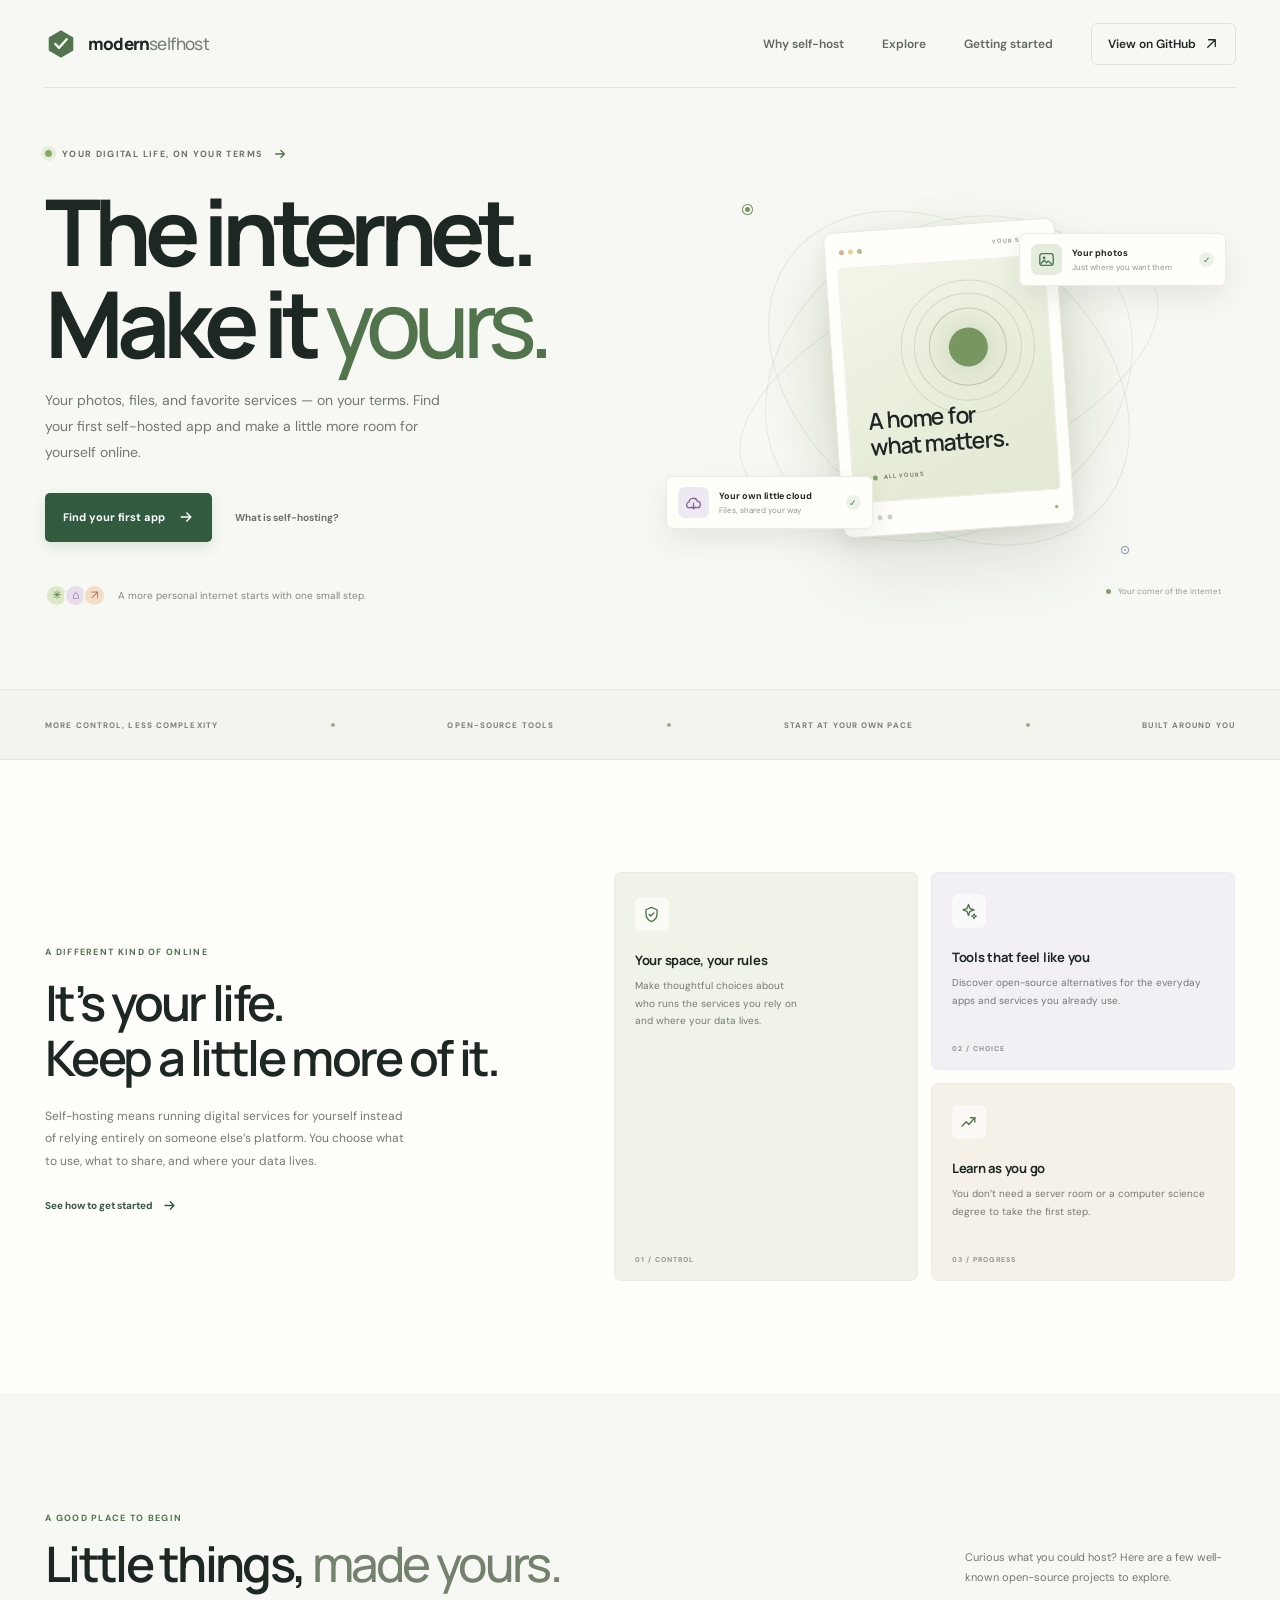
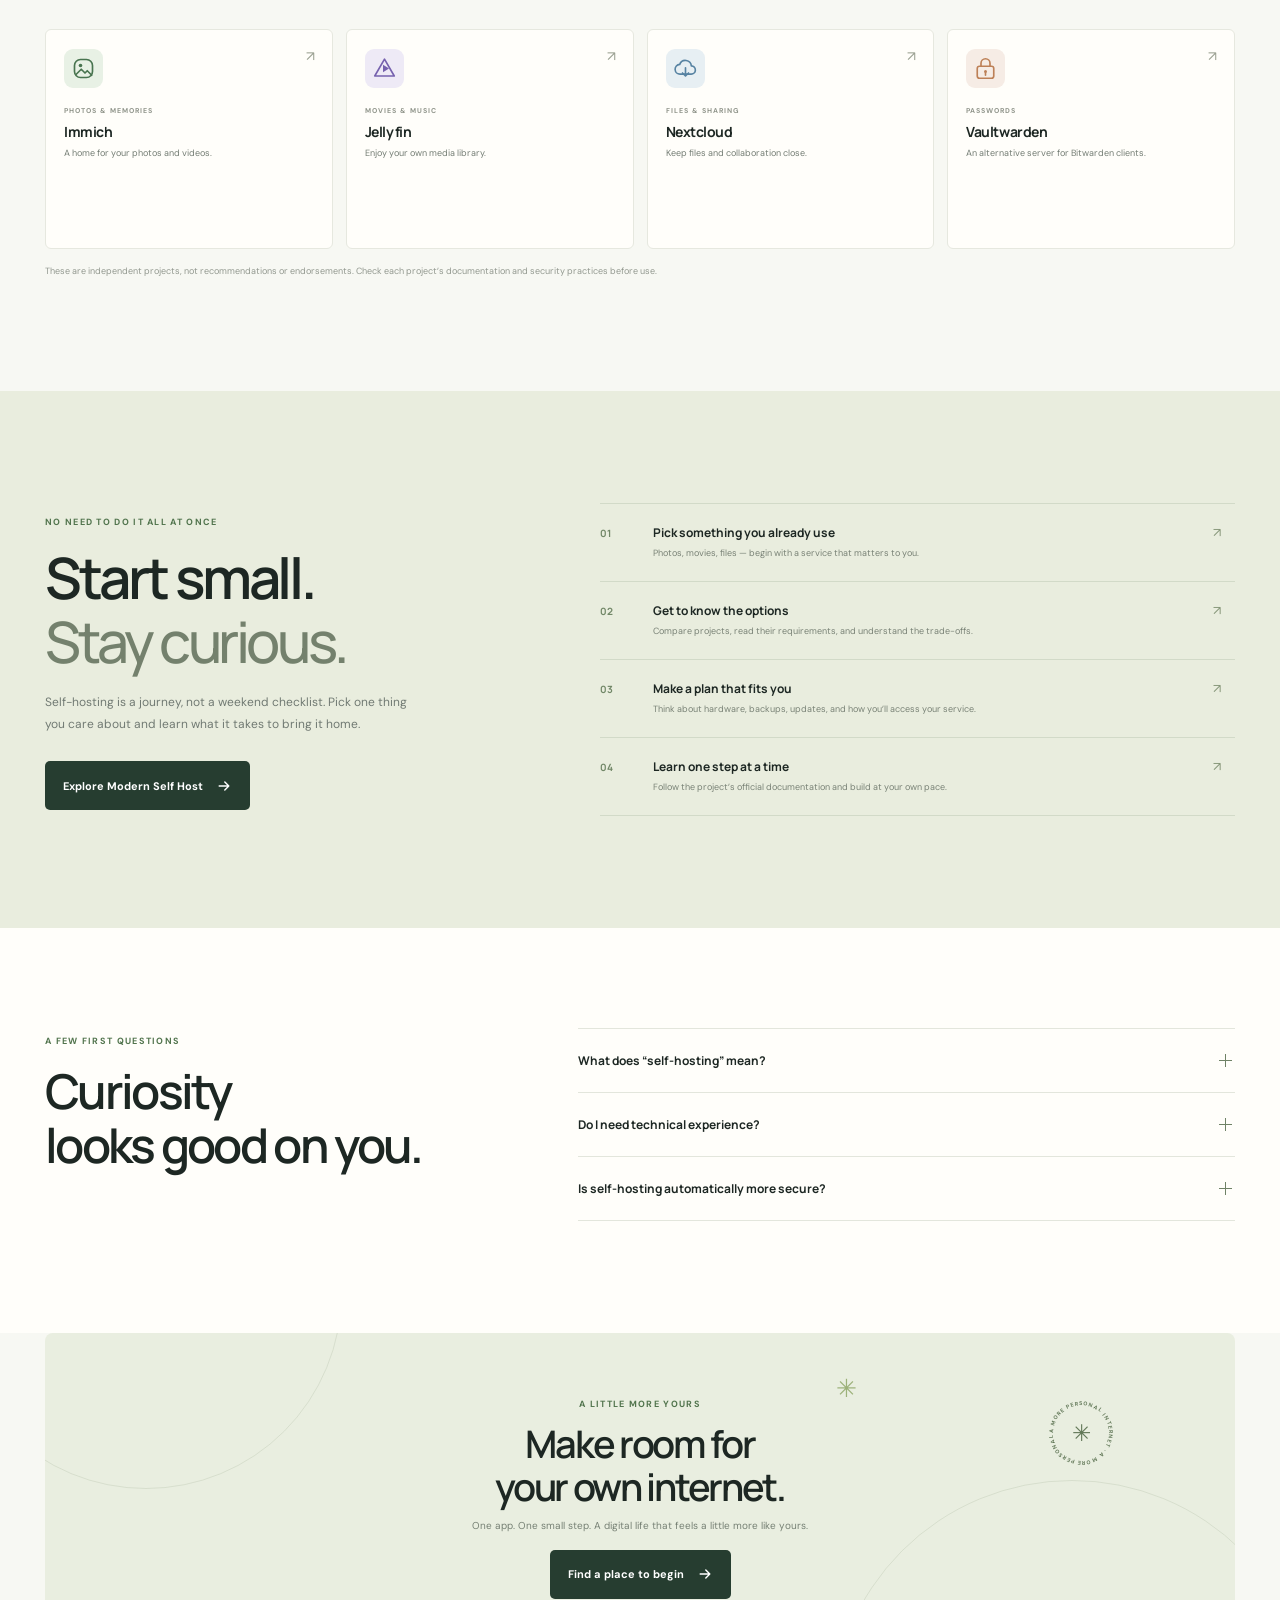
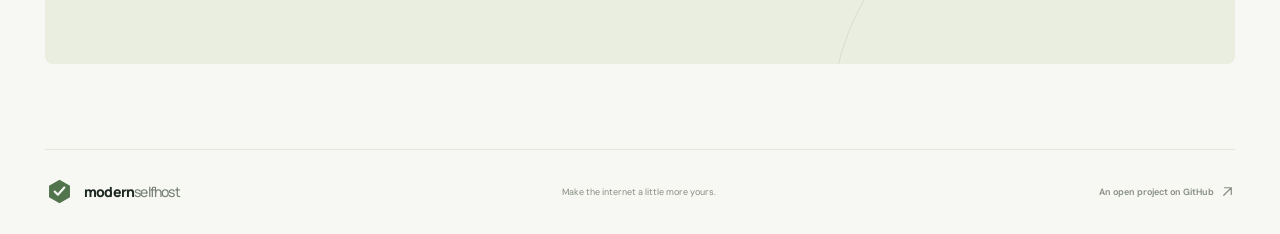
==== index.html @ 6c6f4b3b "Add HTML" ====
<!doctype html>
<html lang="en">
  <head>
    <meta charset="utf-8">
    <meta name="viewport" content="width=device-width, initial-scale=1">
    <meta
      name="description"
      content="A practical starting point for self-hosting. Discover the tools, learn the basics, and build a digital home that feels like yours."
    >
    <meta name="theme-color" content="#f7f8f3">
    <title>Modern Self Host — Make the internet yours</title>
    <link rel="preconnect" href="https://fonts.googleapis.com">
    <link rel="preconnect" href="https://fonts.gstatic.com" crossorigin>
    <link
      href="https://fonts.googleapis.com/css2?family=DM+Sans:wght@400;500;600;700&family=Manrope:wght@400;500;600;700;800&display=swap"
      rel="stylesheet"
    >
    <link rel="stylesheet" href="/styles.css">
    <script src="/script.js" defer></script>
  </head>
  <body>
    <header class="site-header">
      <a class="brand" href="#" aria-label="Modern Self Host home">
        <span class="brand-mark" aria-hidden="true">
          <svg viewBox="0 0 36 36" fill="none">
            <path d="M18 3.5 31 11v14L18 32.5 5 25V11L18 3.5Z" fill="currentColor" />
            <path d="m12 18 4 4 8-9" stroke="#F7F8F3" stroke-width="2.6" stroke-linecap="round" stroke-linejoin="round" />
          </svg>
        </span>
        <span>modern<span class="brand-light">selfhost</span></span>
      </a>

      <button class="menu-toggle" type="button" aria-expanded="false" aria-controls="primary-nav">
        <span class="sr-only">Toggle navigation</span>
        <span></span>
        <span></span>
      </button>

      <nav class="site-nav" id="primary-nav" aria-label="Main navigation">
        <a href="#why">Why self-host</a>
        <a href="#explore">Explore</a>
        <a href="#getting-started">Getting started</a>
        <a class="nav-github" href="https://github.com/ModernSelfHost/Site" target="_blank" rel="noreferrer">
          View on GitHub
          <svg viewBox="0 0 20 20" fill="none" aria-hidden="true">
            <path d="M5 15 15 5M6 5h9v9" stroke="currentColor" stroke-width="1.7" stroke-linecap="round" stroke-linejoin="round" />
          </svg>
        </a>
      </nav>
    </header>

    <main>
      <section class="hero page-wrap">
        <div class="hero-copy">
          <a class="eyebrow" href="#getting-started">
            <span class="eyebrow-dot"></span>
            YOUR DIGITAL LIFE, ON YOUR TERMS
            <svg viewBox="0 0 16 16" fill="none" aria-hidden="true">
              <path d="M3 8h10m-4-4 4 4-4 4" stroke="currentColor" stroke-width="1.5" stroke-linecap="round" stroke-linejoin="round" />
            </svg>
          </a>
          <h1>The internet.<br>Make it <span class="accent-word">yours.</span></h1>
          <p class="hero-lede">
            Your photos, files, and favorite services — on your terms.
            Find your first self-hosted app and make a little more room for yourself online.
          </p>
          <div class="hero-actions">
            <a class="button button-primary" href="#explore">
              Find your first app
              <svg viewBox="0 0 20 20" fill="none" aria-hidden="true">
                <path d="M4 10h12m-5-5 5 5-5 5" stroke="currentColor" stroke-width="1.8" stroke-linecap="round" stroke-linejoin="round" />
              </svg>
            </a>
            <a class="button button-text" href="#why">What is self-hosting?</a>
          </div>
          <div class="hero-note">
            <span class="note-avatars" aria-hidden="true">
              <span class="note-avatar avatar-one">✳</span>
              <span class="note-avatar avatar-two">⌂</span>
              <span class="note-avatar avatar-three">↗</span>
            </span>
            <span>A more personal internet starts with one small step.</span>
          </div>
        </div>

        <div class="hero-art" aria-label="Illustration of a personal server connecting your apps">
          <div class="art-glow"></div>
          <div class="orbit orbit-one"></div>
          <div class="orbit orbit-two"></div>
          <div class="orbit orbit-three"></div>
          <div class="orbit-dot dot-one"></div>
          <div class="orbit-dot dot-two"></div>
          <div class="orbit-dot dot-three"></div>
          <div class="float-card float-card-top">
            <span class="app-icon icon-photo" aria-hidden="true">
              <svg viewBox="0 0 24 24" fill="none">
                <rect x="3.5" y="4.5" width="17" height="15" rx="3" stroke="currentColor" stroke-width="1.7" />
                <circle cx="9" cy="10" r="1.7" fill="currentColor" />
                <path d="m5 17 4-4 3 3 2-2 5 4" stroke="currentColor" stroke-width="1.7" stroke-linecap="round" stroke-linejoin="round" />
              </svg>
            </span>
            <span><strong>Your photos</strong><small>Just where you want them</small></span>
            <span class="card-check" aria-hidden="true">✓</span>
          </div>
          <div class="float-card float-card-bottom">
            <span class="app-icon icon-cloud" aria-hidden="true">
              <svg viewBox="0 0 24 24" fill="none">
                <path d="M7.5 18.5h9a4 4 0 0 0 .4-8 5.5 5.5 0 0 0-10.7 1.1 3.5 3.5 0 0 0 1.3 6.9Z" stroke="currentColor" stroke-width="1.7" stroke-linecap="round" stroke-linejoin="round" />
                <path d="M12 13v7m-2.5-2.5L12 20l2.5-2.5" stroke="currentColor" stroke-width="1.7" stroke-linecap="round" stroke-linejoin="round" />
              </svg>
            </span>
            <span><strong>Your own little cloud</strong><small>Files, shared your way</small></span>
            <span class="card-check" aria-hidden="true">✓</span>
          </div>
          <div class="server">
            <div class="server-top"><span></span><span></span><span></span><i>YOUR SPACE</i></div>
            <div class="server-screen">
              <div class="screen-orb"><span></span></div>
              <div class="screen-title">A home for<br>what matters.</div>
              <div class="screen-status"><span></span> ALL YOURS</div>
            </div>
            <div class="server-base"><span></span><span></span><span></span><span></span><b>●</b></div>
          </div>
          <div class="hero-art-caption"><span></span> Your corner of the internet</div>
        </div>
      </section>

      <section class="trust-strip" aria-label="Project values">
        <div class="trust-inner page-wrap">
          <span>MORE CONTROL, LESS COMPLEXITY</span>
          <i></i>
          <span>OPEN-SOURCE TOOLS</span>
          <i></i>
          <span>START AT YOUR OWN PACE</span>
          <i></i>
          <span>BUILT AROUND YOU</span>
        </div>
      </section>

      <section class="why-section section-pad" id="why">
        <div class="page-wrap why-layout">
          <div class="section-intro">
            <span class="section-kicker">A different kind of online</span>
            <h2>It’s your life.<br>Keep a little more of it.</h2>
            <p>
              Self-hosting means running digital services for yourself instead of relying
              entirely on someone else’s platform. You choose what to use, what to share,
              and where your data lives.
            </p>
            <a class="inline-link" href="#getting-started">
              See how to get started
              <svg viewBox="0 0 20 20" fill="none" aria-hidden="true">
                <path d="M4 10h12m-5-5 5 5-5 5" stroke="currentColor" stroke-width="1.7" stroke-linecap="round" stroke-linejoin="round" />
              </svg>
            </a>
          </div>
          <div class="value-cards">
            <article class="value-card value-card-green">
              <span class="value-icon" aria-hidden="true">
                <svg viewBox="0 0 24 24" fill="none"><path d="M12 3 19 6v5c0 4.7-3 8.3-7 10-4-1.7-7-5.3-7-10V6l7-3Z" stroke="currentColor" stroke-width="1.7" stroke-linejoin="round" /><path d="m9 12 2 2 4-4" stroke="currentColor" stroke-width="1.7" stroke-linecap="round" stroke-linejoin="round" /></svg>
              </span>
              <h3>Your space, your rules</h3>
              <p>Make thoughtful choices about who runs the services you rely on and where your data lives.</p>
              <span class="card-number">01 / CONTROL</span>
            </article>
            <article class="value-card value-card-lilac">
              <span class="value-icon" aria-hidden="true">
                <svg viewBox="0 0 24 24" fill="none"><path d="m12 3 1.8 5.2L19 10l-5.2 1.8L12 17l-1.8-5.2L5 10l5.2-1.8L12 3Z" stroke="currentColor" stroke-width="1.7" stroke-linejoin="round" /><path d="m19 15 .9 2.1L22 18l-2.1.9L19 21l-.9-2.1L16 18l2.1-.9L19 15Z" stroke="currentColor" stroke-width="1.5" stroke-linejoin="round" /></svg>
              </span>
              <h3>Tools that feel like you</h3>
              <p>Discover open-source alternatives for the everyday apps and services you already use.</p>
              <span class="card-number">02 / CHOICE</span>
            </article>
            <article class="value-card value-card-peach">
              <span class="value-icon" aria-hidden="true">
                <svg viewBox="0 0 24 24" fill="none"><path d="M4 16.5 9 11l3.5 3.5L20 6" stroke="currentColor" stroke-width="1.7" stroke-linecap="round" stroke-linejoin="round" /><path d="M14.5 6H20v5.5" stroke="currentColor" stroke-width="1.7" stroke-linecap="round" stroke-linejoin="round" /></svg>
              </span>
              <h3>Learn as you go</h3>
              <p>You don’t need a server room or a computer science degree to take the first step.</p>
              <span class="card-number">03 / PROGRESS</span>
            </article>
          </div>
        </div>
      </section>

      <section class="explore-section section-pad" id="explore">
        <div class="page-wrap">
          <div class="explore-heading">
            <div>
              <span class="section-kicker">A good place to begin</span>
              <h2>Little things, <span class="heading-light">made yours.</span></h2>
            </div>
            <p>Curious what you could host? Here are a few well-known open-source projects to explore.</p>
          </div>
          <div class="app-grid">
            <a class="app-card" href="https://immich.app/" target="_blank" rel="noreferrer">
              <span class="app-logo app-logo-photo" aria-hidden="true">
                <svg viewBox="0 0 36 36" fill="none"><rect x="6" y="6" width="24" height="24" rx="8" stroke="currentColor" stroke-width="2.2" /><circle cx="14" cy="14" r="2.4" fill="currentColor" /><path d="m8 26 7-7 5 5 3-3 6 6" stroke="currentColor" stroke-width="2.2" stroke-linecap="round" stroke-linejoin="round" /></svg>
              </span>
              <span class="app-type">PHOTOS & MEMORIES</span>
              <strong>Immich</strong>
              <span class="app-description">A home for your photos and videos.</span>
              <span class="app-arrow" aria-label="Visit Immich">↗</span>
            </a>
            <a class="app-card" href="https://jellyfin.org/" target="_blank" rel="noreferrer">
              <span class="app-logo app-logo-media" aria-hidden="true">
                <svg viewBox="0 0 36 36" fill="none"><path d="M18 5.5 31 28H5L18 5.5Z" stroke="currentColor" stroke-width="2.2" stroke-linejoin="round" /><path d="m16 13 8 5-8 5V13Z" fill="currentColor" /></svg>
              </span>
              <span class="app-type">MOVIES & MUSIC</span>
              <strong>Jellyfin</strong>
              <span class="app-description">Enjoy your own media library.</span>
              <span class="app-arrow" aria-label="Visit Jellyfin">↗</span>
            </a>
            <a class="app-card" href="https://nextcloud.com/" target="_blank" rel="noreferrer">
              <span class="app-logo app-logo-files" aria-hidden="true">
                <svg viewBox="0 0 36 36" fill="none"><path d="M11 25.5a6.5 6.5 0 0 1-.7-13 8 8 0 0 1 15.5 2 5.5 5.5 0 0 1-.3 11H11Z" stroke="currentColor" stroke-width="2.2" stroke-linecap="round" stroke-linejoin="round" /><path d="M18 17v11m-4-4 4 4 4-4" stroke="currentColor" stroke-width="2.2" stroke-linecap="round" stroke-linejoin="round" /></svg>
              </span>
              <span class="app-type">FILES & SHARING</span>
              <strong>Nextcloud</strong>
              <span class="app-description">Keep files and collaboration close.</span>
              <span class="app-arrow" aria-label="Visit Nextcloud">↗</span>
            </a>
            <a class="app-card" href="https://github.com/dani-garcia/vaultwarden" target="_blank" rel="noreferrer">
              <span class="app-logo app-logo-password" aria-hidden="true">
                <svg viewBox="0 0 36 36" fill="none"><rect x="7" y="15" width="22" height="16" rx="3" stroke="currentColor" stroke-width="2.2" /><path d="M12 15v-4a6 6 0 0 1 12 0v4" stroke="currentColor" stroke-width="2.2" stroke-linecap="round" /><circle cx="18" cy="22" r="2" fill="currentColor" /><path d="M18 24v3" stroke="currentColor" stroke-width="2.2" stroke-linecap="round" /></svg>
              </span>
              <span class="app-type">PASSWORDS</span>
              <strong>Vaultwarden</strong>
              <span class="app-description">An alternative server for Bitwarden clients.</span>
              <span class="app-arrow" aria-label="Visit Vaultwarden">↗</span>
            </a>
          </div>
          <p class="app-disclaimer">
            These are independent projects, not recommendations or endorsements. Check each project’s documentation and security practices before use.
          </p>
        </div>
      </section>

      <section class="start-section section-pad" id="getting-started">
        <div class="page-wrap start-layout">
          <div class="start-copy">
            <span class="section-kicker">No need to do it all at once</span>
            <h2>Start small.<br><span class="heading-light">Stay curious.</span></h2>
            <p>Self-hosting is a journey, not a weekend checklist. Pick one thing you care about and learn what it takes to bring it home.</p>
            <a class="button button-dark" href="https://github.com/ModernSelfHost/Site" target="_blank" rel="noreferrer">
              Explore Modern Self Host
              <svg viewBox="0 0 20 20" fill="none" aria-hidden="true">
                <path d="M4 10h12m-5-5 5 5-5 5" stroke="currentColor" stroke-width="1.8" stroke-linecap="round" stroke-linejoin="round" />
              </svg>
            </a>
          </div>
          <div class="steps">
            <article class="step">
              <span class="step-number">01</span>
              <div><h3>Pick something you already use</h3><p>Photos, movies, files — begin with a service that matters to you.</p></div>
              <span class="step-mark">↗</span>
            </article>
            <article class="step">
              <span class="step-number">02</span>
              <div><h3>Get to know the options</h3><p>Compare projects, read their requirements, and understand the trade-offs.</p></div>
              <span class="step-mark">↗</span>
            </article>
            <article class="step">
              <span class="step-number">03</span>
              <div><h3>Make a plan that fits you</h3><p>Think about hardware, backups, updates, and how you’ll access your service.</p></div>
              <span class="step-mark">↗</span>
            </article>
            <article class="step">
              <span class="step-number">04</span>
              <div><h3>Learn one step at a time</h3><p>Follow the project’s official documentation and build at your own pace.</p></div>
              <span class="step-mark">↗</span>
            </article>
          </div>
        </div>
      </section>

      <section class="faq-section">
        <div class="page-wrap faq-layout">
          <div>
            <span class="section-kicker">A few first questions</span>
            <h2>Curiosity<br>looks good on you.</h2>
          </div>
          <div class="faq-list">
            <details>
              <summary>What does “self-hosting” mean?<span></span></summary>
              <p>It means running an application or service on hardware you control, rather than relying solely on a hosted service. That might be a computer at home or a rented server.</p>
            </details>
            <details>
              <summary>Do I need technical experience?<span></span></summary>
              <p>A little curiosity helps, but you can start by exploring projects and learning their requirements. The right first project depends on your comfort level and what you want to host.</p>
            </details>
            <details>
              <summary>Is self-hosting automatically more secure?<span></span></summary>
              <p>No. Running a service yourself means you’re responsible for keeping it updated, protecting access, and maintaining backups. Understand the risks before putting sensitive data or services online.</p>
            </details>
          </div>
        </div>
      </section>

      <section class="closing page-wrap">
        <div class="closing-card">
          <div class="closing-spark" aria-hidden="true">✳</div>
          <span class="section-kicker">A little more yours</span>
          <h2>Make room for<br>your own internet.</h2>
          <p>One app. One small step. A digital life that feels a little more like yours.</p>
          <a class="button button-dark" href="#explore">
            Find a place to begin
            <svg viewBox="0 0 20 20" fill="none" aria-hidden="true">
              <path d="M4 10h12m-5-5 5 5-5 5" stroke="currentColor" stroke-width="1.8" stroke-linecap="round" stroke-linejoin="round" />
            </svg>
          </a>
          <div class="closing-stamp" aria-hidden="true">
            <svg viewBox="0 0 120 120">
              <defs><path id="stamp-circle" d="M60,60 m-43,0 a43,43 0 1,1 86,0 a43,43 0 1,1 -86,0" /></defs>
              <text><textPath href="#stamp-circle">A MORE PERSONAL INTERNET · A MORE PERSONAL INTERNET · </textPath></text>
            </svg>
            <span>✳</span>
          </div>
        </div>
      </section>
    </main>

    <footer class="site-footer page-wrap">
      <a class="brand footer-brand" href="#" aria-label="Modern Self Host home">
        <span class="brand-mark" aria-hidden="true">
          <svg viewBox="0 0 36 36" fill="none">
            <path d="M18 3.5 31 11v14L18 32.5 5 25V11L18 3.5Z" fill="currentColor" />
            <path d="m12 18 4 4 8-9" stroke="#F7F8F3" stroke-width="2.6" stroke-linecap="round" stroke-linejoin="round" />
          </svg>
        </span>
        <span>modern<span class="brand-light">selfhost</span></span>
      </a>
      <span class="footer-note">Make the internet a little more yours.</span>
      <a class="footer-link" href="https://github.com/ModernSelfHost/Site" target="_blank" rel="noreferrer">
        An open project on GitHub
        <svg viewBox="0 0 20 20" fill="none" aria-hidden="true">
          <path d="M5 15 15 5M6 5h9v9" stroke="currentColor" stroke-width="1.6" stroke-linecap="round" stroke-linejoin="round" />
        </svg>
      </a>
    </footer>
  </body>
</html>
---- styles.css ----
:root {
  color-scheme: light;
  --paper: #f7f8f3;
  --paper-warm: #f0f2e9;
  --ink: #1d2723;
  --muted: #717a73;
  --green: #51744d;
  --green-deep: #315a3e;
  --lime: #d3ec73;
  --line: #e3e6dc;
  --font-display: "Manrope", sans-serif;
  --font-body: "DM Sans", sans-serif;
}

* { box-sizing: border-box; }
html { scroll-behavior: smooth; scroll-padding-top: 96px; }
body { margin: 0; background: var(--paper); color: var(--ink); font-family: var(--font-body); -webkit-font-smoothing: antialiased; }
a { color: inherit; text-decoration: none; }
button { font: inherit; }
::selection { color: var(--ink); background: var(--lime); }
.page-wrap { width: min(1190px, calc(100% - 88px)); margin-inline: auto; }
.section-pad { padding-block: 112px; }
.sr-only { position: absolute; width: 1px; height: 1px; padding: 0; margin: -1px; overflow: hidden; clip: rect(0, 0, 0, 0); white-space: nowrap; border: 0; }

.site-header { position: relative; z-index: 5; width: min(1340px, calc(100% - 88px)); height: 88px; margin-inline: auto; display: flex; align-items: center; justify-content: space-between; border-bottom: 1px solid rgba(32, 45, 37, .1); }
.brand { display: inline-flex; align-items: center; gap: 10px; font-family: var(--font-display); font-size: 17px; font-weight: 800; letter-spacing: -.8px; }
.brand-mark { display: grid; width: 34px; height: 34px; color: var(--green); }
.brand-mark svg { width: 100%; }
.brand-light { font-weight: 500; color: #788177; }
.site-nav { display: flex; align-items: center; gap: 38px; color: #5f6961; font-size: 12px; font-weight: 600; }
.site-nav > a:not(.nav-github):hover, .footer-link:hover { color: var(--green); }
.nav-github { display: inline-flex; align-items: center; gap: 8px; padding: 12px 16px; border: 1px solid #dfe3d8; border-radius: 6px; color: var(--ink); transition: background .2s, border-color .2s; }
.nav-github:hover { background: white; border-color: #b6c2ad; }
.nav-github svg, .footer-link svg { width: 15px; height: 15px; }
.menu-toggle { display: none; }

.hero { position: relative; min-height: 601px; display: grid; grid-template-columns: 1.04fr .96fr; align-items: center; padding-top: 22px; padding-bottom: 43px; }
.hero-copy { position: relative; z-index: 1; padding-bottom: 8px; }
.eyebrow { display: inline-flex; align-items: center; gap: 10px; color: #687365; font-size: 9px; font-weight: 700; letter-spacing: 1.35px; }
.eyebrow > svg { width: 14px; height: 14px; color: var(--green); transition: transform .2s; }
.eyebrow:hover > svg { transform: translateX(3px); }
.eyebrow-dot { width: 7px; height: 7px; border-radius: 50%; background: #89a961; box-shadow: 0 0 0 4px #e8eddd; }
h1, h2, h3, p { margin-top: 0; }
.hero h1 { margin: 24px 0 19px; font-family: var(--font-display); font-size: clamp(62px, 7.2vw, 94px); font-weight: 700; letter-spacing: -7.2px; line-height: .99; }
.accent-word { color: var(--green); font-weight: 500; }
.hero-lede { max-width: 425px; margin-bottom: 27px; color: #707971; font-size: 14px; line-height: 1.85; }
.hero-actions { display: flex; align-items: center; gap: 23px; }
.button { display: inline-flex; min-height: 49px; align-items: center; justify-content: center; gap: 13px; padding: 0 18px; border-radius: 5px; font-size: 11px; font-weight: 700; transition: background .2s, transform .2s; }
.button:hover { transform: translateY(-2px); }
.button svg { width: 16px; height: 16px; }
.button-primary { background: var(--green-deep); color: white; box-shadow: 0 5px 14px rgba(49, 90, 62, .13); }
.button-primary:hover { background: #254932; }
.button-text { min-height: 42px; padding-inline: 0; color: #69736b; font-size: 10px; }
.button-text:hover { color: var(--green-deep); }
.hero-note { display: flex; align-items: center; gap: 12px; margin-top: 42px; color: #818980; font-size: 10px; }
.note-avatars { display: flex; padding-left: 4px; }
.note-avatar { display: grid; width: 23px; height: 23px; place-items: center; margin-left: -4px; border: 2px solid var(--paper); border-radius: 50%; font-size: 12px; }
.avatar-one { color: #557a46; background: #dce8c8; }
.avatar-two { color: #785b95; background: #e8dded; }
.avatar-three { color: #ab754e; background: #f3ddc8; }

.hero-art { position: relative; display: flex; height: 470px; align-items: center; justify-content: center; isolation: isolate; }
.art-glow { position: absolute; z-index: -2; width: 370px; height: 370px; border-radius: 50%; background: radial-gradient(circle, rgba(210, 223, 185, .67) 0%, rgba(222, 230, 203, .45) 34%, rgba(241, 242, 231, .1) 69%, transparent 72%); }
.orbit { position: absolute; z-index: -1; border: 1px solid rgba(93, 120, 81, .12); border-radius: 50%; transform: rotate(-24deg); }
.orbit-one { width: 450px; height: 200px; }
.orbit-two { width: 400px; height: 288px; transform: rotate(38deg); }
.orbit-three { width: 306px; height: 385px; transform: rotate(61deg); }
.orbit-dot { position: absolute; z-index: 1; width: 9px; height: 9px; border: 2px solid var(--paper); border-radius: 50%; background: #75945d; box-shadow: 0 0 0 1px #75945d; }
.dot-one { top: 62px; left: 79px; }
.dot-two { top: 100px; right: 51px; width: 7px; height: 7px; background: #d4a47b; box-shadow: 0 0 0 1px #d4a47b; }
.dot-three { right: 107px; bottom: 60px; width: 6px; height: 6px; background: #909cb0; box-shadow: 0 0 0 1px #909cb0; }
.server { position: relative; z-index: 2; width: 232px; padding: 11px 11px 10px; border: 1px solid #e8e9df; border-radius: 10px; background: #fffefa; box-shadow: 0 34px 70px rgba(56, 71, 45, .13), 0 7px 17px rgba(56, 71, 45, .07); transform: rotate(-4deg); }
.server-top { display: flex; height: 24px; align-items: center; gap: 4px; padding: 0 3px 8px; }
.server-top > span { width: 5px; height: 5px; border-radius: 50%; background: #d5dacd; }
.server-top > span:first-child { background: #deaa91; }
.server-top > span:nth-child(2) { background: #e9d291; }
.server-top > span:nth-child(3) { background: #a4bf91; }
.server-top i { margin-left: auto; color: #9aa095; font-size: 6px; font-style: normal; font-weight: 700; letter-spacing: 1.05px; }
.server-screen { position: relative; display: flex; height: 236px; flex-direction: column; justify-content: flex-end; overflow: hidden; padding: 20px; border: 1px solid #eeefe4; border-radius: 6px; background: linear-gradient(155deg, #f3f5e9 0%, #e8edda 62%, #e2e8d3 100%); }
.screen-orb { position: absolute; top: 19px; right: 15px; display: grid; width: 134px; height: 134px; place-items: center; border: 1px solid rgba(100, 131, 76, .2); border-radius: 50%; }
.screen-orb::before, .screen-orb::after { position: absolute; content: ""; border: 1px solid rgba(100, 131, 76, .2); border-radius: 50%; }
.screen-orb::before { inset: 12px; }
.screen-orb::after { inset: 27px; border-color: rgba(100, 131, 76, .34); }
.screen-orb span { z-index: 1; width: 39px; height: 39px; border-radius: 50%; background: #78965f; box-shadow: 0 0 35px rgba(98, 134, 73, .36); }
.screen-title { position: relative; z-index: 2; font-family: var(--font-display); font-size: 23px; font-weight: 600; letter-spacing: -1.2px; line-height: 1.14; }
.screen-status { display: flex; align-items: center; gap: 6px; margin-top: 14px; color: #75816d; font-size: 6px; font-weight: 700; letter-spacing: 1px; }
.screen-status span { width: 5px; height: 5px; border-radius: 50%; background: #83a365; }
.server-base { display: flex; height: 23px; align-items: center; gap: 5px; padding: 8px 3px 0; }
.server-base span { width: 5px; height: 5px; border-radius: 50%; background: #cdd2c8; }
.server-base b { margin-left: auto; color: #9ab67a; font-size: 8px; }
.float-card { position: absolute; z-index: 3; display: flex; min-width: 207px; align-items: center; gap: 10px; padding: 10px 11px; border: 1px solid #edece3; border-radius: 7px; background: rgba(255, 254, 250, .96); box-shadow: 0 12px 28px rgba(48, 57, 42, .09); }
.float-card-top { top: 90px; right: 9px; }
.float-card-bottom { bottom: 84px; left: 2px; }
.app-icon { display: grid; width: 31px; height: 31px; flex: 0 0 31px; place-items: center; border-radius: 7px; }
.app-icon svg { width: 19px; height: 19px; }
.icon-photo { color: #4f7658; background: #e4eddd; }
.icon-cloud { color: #826a9b; background: #eee8f3; }
.float-card strong, .float-card small { display: block; }
.float-card strong { margin-bottom: 3px; font-size: 9px; font-weight: 700; }
.float-card small { color: #92978d; font-size: 8px; }
.card-check { display: grid; width: 15px; height: 15px; flex: 0 0 15px; place-items: center; margin-left: auto; border-radius: 50%; background: #edf2e8; color: #557a4c; font-size: 9px; }
.hero-art-caption { position: absolute; right: 14px; bottom: 17px; display: flex; align-items: center; gap: 7px; color: #92978e; font-size: 8px; }
.hero-art-caption span { width: 5px; height: 5px; border-radius: 50%; background: #83a365; }

.trust-strip { border-block: 1px solid var(--line); background: #f3f4ed; }
.trust-inner { display: flex; min-height: 69px; align-items: center; justify-content: space-between; gap: 18px; color: #788077; font-size: 8px; font-weight: 700; letter-spacing: 1.1px; }
.trust-inner i { width: 4px; height: 4px; flex: 0 0 4px; border-radius: 50%; background: #9caf89; }

.why-section { background: #fffefa; }
.why-layout { display: grid; grid-template-columns: .88fr 1.12fr; align-items: center; gap: 81px; }
.section-kicker { display: inline-block; margin-bottom: 17px; color: var(--green); font-size: 9px; font-weight: 700; letter-spacing: 1.3px; text-transform: uppercase; }
.section-intro h2, .explore-heading h2, .start-copy h2, .faq-layout h2, .closing-card h2 { margin-bottom: 19px; font-family: var(--font-display); font-size: clamp(35px, 4vw, 49px); font-weight: 600; letter-spacing: -2.7px; line-height: 1.13; }
.section-intro > p, .start-copy > p { max-width: 365px; margin-bottom: 20px; color: var(--muted); font-size: 12px; line-height: 1.9; }
.inline-link { display: inline-flex; align-items: center; gap: 9px; color: var(--green-deep); font-size: 10px; font-weight: 700; }
.inline-link svg { width: 15px; height: 15px; transition: transform .2s; }
.inline-link:hover svg { transform: translateX(3px); }
.value-cards { display: grid; grid-template-columns: 1fr 1fr; gap: 13px; }
.value-card { position: relative; min-height: 198px; padding: 21px 20px 34px; border: 1px solid transparent; border-radius: 7px; }
.value-card:first-child { grid-row: span 2; min-height: 326px; padding-top: 24px; }
.value-card-green { background: #f0f4e8; border-color: #e9eee0; }
.value-card-lilac { background: #f2eff5; border-color: #eeeaf1; }
.value-card-peach { background: #f6f1e8; border-color: #f1ece2; }
.value-icon { display: grid; width: 34px; height: 34px; place-items: center; margin-bottom: 20px; border-radius: 7px; background: rgba(255,255,255,.62); color: var(--green); }
.value-icon svg { width: 19px; height: 19px; }
.value-card h3 { margin-bottom: 8px; font-family: var(--font-display); font-size: 13px; font-weight: 700; letter-spacing: -.25px; }
.value-card p { margin-bottom: 0; color: #737b72; font-size: 10px; line-height: 1.75; }
.value-card:first-child p { max-width: 170px; }
.card-number { position: absolute; bottom: 16px; left: 20px; color: #8d9688; font-size: 7px; font-weight: 700; letter-spacing: 1px; }

.explore-section { background: var(--paper); }
.explore-heading { display: flex; align-items: flex-end; justify-content: space-between; gap: 30px; margin-bottom: 38px; }
.explore-heading .section-kicker { margin-bottom: 12px; }
.explore-heading h2 { margin-bottom: 0; }
.heading-light { color: #74816d; font-weight: 500; }
.explore-heading > p { max-width: 270px; margin-bottom: 4px; color: var(--muted); font-size: 11px; line-height: 1.8; }
.app-grid { display: grid; grid-template-columns: repeat(4, 1fr); gap: 13px; }
.app-card { position: relative; display: flex; min-height: 220px; flex-direction: column; align-items: flex-start; padding: 19px 18px 22px; border: 1px solid #e6e8df; border-radius: 6px; background: #fffefa; transition: transform .22s, box-shadow .22s, border-color .22s; }
.app-card:hover { transform: translateY(-4px); border-color: #cbd6c2; box-shadow: 0 13px 28px rgba(42, 57, 40, .07); }
.app-logo { display: grid; width: 39px; height: 39px; place-items: center; margin-bottom: 18px; border-radius: 9px; }
.app-logo svg { width: 27px; height: 27px; }
.app-logo-photo { color: #48744f; background: #e8f1e5; }
.app-logo-media { color: #7661ae; background: #eeeaf6; }
.app-logo-files { color: #5783a2; background: #e7eff3; }
.app-logo-password { color: #bd8057; background: #f6ece5; }
.app-type { margin-bottom: 7px; color: #90958b; font-size: 7px; font-weight: 700; letter-spacing: 1px; }
.app-card > strong { margin-bottom: 5px; font-family: var(--font-display); font-size: 14px; font-weight: 700; letter-spacing: -.45px; }
.app-description { max-width: 205px; color: #747d74; font-size: 9px; line-height: 1.6; }
.app-arrow { position: absolute; top: 17px; right: 17px; color: #9aa091; font-size: 14px; transition: transform .2s, color .2s; }
.app-card:hover .app-arrow { transform: translate(2px, -2px); color: var(--green); }
.app-disclaimer { margin: 15px 0 0; color: #92988f; font-size: 9px; line-height: 1.65; }

.start-section { background: #e9edde; }
.start-layout { display: grid; grid-template-columns: .85fr 1.15fr; align-items: center; gap: 86px; }
.start-copy h2 { margin-bottom: 17px; font-size: clamp(43px, 5vw, 57px); letter-spacing: -3.4px; }
.start-copy > p { margin-bottom: 25px; }
.button-dark { background: #263d30; color: #fff; }
.button-dark:hover { background: #192e23; }
.steps { border-top: 1px solid #d2dac8; }
.step { display: grid; grid-template-columns: 38px 1fr 22px; align-items: start; gap: 15px; padding: 20px 0; border-bottom: 1px solid #d2dac8; }
.step-number { padding-top: 2px; color: #718767; font-family: var(--font-display); font-size: 10px; font-weight: 700; }
.step h3 { margin-bottom: 5px; font-family: var(--font-display); font-size: 12px; font-weight: 700; }
.step p { margin-bottom: 0; color: #798276; font-size: 9px; line-height: 1.65; }
.step-mark { color: #87977a; font-size: 13px; }

.faq-section { padding-block: 100px 112px; background: #fffefa; }
.faq-layout { display: grid; grid-template-columns: .8fr 1.2fr; gap: 95px; }
.faq-layout h2 { font-size: clamp(36px, 4vw, 48px); }
.faq-list { border-top: 1px solid var(--line); }
.faq-list details { border-bottom: 1px solid var(--line); }
.faq-list summary { position: relative; display: flex; min-height: 63px; align-items: center; justify-content: space-between; padding-right: 28px; cursor: pointer; list-style: none; font-family: var(--font-display); font-size: 12px; font-weight: 700; }
.faq-list summary::-webkit-details-marker { display: none; }
.faq-list summary > span, .faq-list summary > span::after { position: absolute; top: 50%; right: 3px; width: 13px; height: 1px; background: #6f8266; content: ""; transition: transform .2s; }
.faq-list summary > span::after { top: 0; right: 0; transform: rotate(90deg); }
.faq-list details[open] summary > span::after { transform: rotate(0); }
.faq-list details p { max-width: 560px; margin: -2px 0 20px; color: var(--muted); font-size: 10px; line-height: 1.85; }

.closing { padding-block: 0 85px; }
.closing-card { position: relative; display: flex; min-height: 331px; flex-direction: column; align-items: center; justify-content: center; overflow: hidden; border-radius: 8px; background: #e9eee0; text-align: center; }
.closing-card::before, .closing-card::after { position: absolute; width: 390px; height: 390px; border: 1px solid rgba(93, 120, 81, .13); border-radius: 50%; content: ""; }
.closing-card::before { top: -236px; left: -95px; }
.closing-card::after { right: -78px; bottom: -298px; width: 480px; height: 480px; }
.closing-card .section-kicker { margin-bottom: 12px; }
.closing-card h2 { margin-bottom: 11px; font-size: 38px; letter-spacing: -2.3px; }
.closing-card > p { margin-bottom: 18px; color: #768074; font-size: 10px; }
.closing-spark { position: absolute; top: 39px; left: calc(50% + 196px); color: #9cb179; font-size: 25px; }
.closing-stamp { position: absolute; top: 61px; right: 115px; display: grid; width: 78px; height: 78px; place-items: center; color: #627858; }
.closing-stamp svg { position: absolute; width: 100%; height: 100%; animation: spin 24s linear infinite; fill: currentColor; font-family: var(--font-body); font-size: 8.4px; font-weight: 700; letter-spacing: 1.8px; }
.closing-stamp > span { font-size: 23px; }
@keyframes spin { to { transform: rotate(360deg); } }

.site-footer { display: flex; min-height: 85px; align-items: center; justify-content: space-between; border-top: 1px solid var(--line); }
.footer-brand { font-size: 14px; }
.footer-brand .brand-mark { width: 29px; height: 29px; }
.footer-note, .footer-link { color: #858c82; font-size: 9px; }
.footer-link { display: inline-flex; align-items: center; gap: 6px; font-weight: 600; }

@media (min-width: 1440px) {
  .hero { min-height: 650px; }
}

@media (max-width: 900px) {
  .page-wrap, .site-header { width: min(100% - 52px, 720px); }
  .section-pad { padding-block: 86px; }
  .site-header { height: 76px; }
  .site-nav { gap: 21px; font-size: 11px; }
  .hero { min-height: 540px; grid-template-columns: 1fr .9fr; }
  .hero h1 { font-size: clamp(57px, 8vw, 76px); letter-spacing: -5.8px; }
  .hero-art { transform: scale(.85); transform-origin: center; margin-inline: -40px; }
  .why-layout { grid-template-columns: 1fr; gap: 43px; }
  .section-intro > p { max-width: 490px; }
  .value-cards { max-width: 600px; }
  .start-layout { grid-template-columns: .8fr 1.2fr; gap: 43px; }
  .faq-layout { gap: 47px; }
  .closing-stamp { right: 45px; }
}

@media (max-width: 640px) {
  html { scroll-padding-top: 76px; }
  .page-wrap, .site-header { width: calc(100% - 40px); }
  .section-pad { padding-block: 70px; }
  .site-header { height: 70px; }
  .brand { font-size: 16px; }
  .menu-toggle { display: flex; width: 38px; height: 38px; flex-direction: column; align-items: center; justify-content: center; gap: 5px; padding: 0; border: 1px solid #e0e4da; border-radius: 5px; background: transparent; cursor: pointer; }
  .menu-toggle > span:not(.sr-only) { width: 16px; height: 1.5px; background: #35453a; transition: transform .2s; }
  .menu-toggle[aria-expanded="true"] > span:nth-of-type(2) { transform: translateY(3.2px) rotate(45deg); }
  .menu-toggle[aria-expanded="true"] > span:nth-of-type(3) { transform: translateY(-3.2px) rotate(-45deg); }
  .site-nav { position: absolute; top: calc(100% - 1px); right: -20px; left: -20px; display: none; align-items: stretch; gap: 0; padding: 8px 20px 18px; border-bottom: 1px solid var(--line); background: var(--paper); box-shadow: 0 12px 18px rgba(42, 57, 40, .06); }
  .site-nav.is-open { display: flex; flex-direction: column; }
  .site-nav > a:not(.nav-github) { padding: 13px 0; border-bottom: 1px solid #e9ebe3; }
  .nav-github { justify-content: center; margin-top: 14px; }
  .hero { min-height: auto; grid-template-columns: 1fr; padding-top: 57px; padding-bottom: 22px; }
  .hero h1 { margin-top: 22px; font-size: clamp(61px, 13vw, 80px); letter-spacing: -5.8px; }
  .hero-lede { max-width: 420px; font-size: 13px; }
  .hero-note { margin-top: 28px; font-size: 9px; }
  .hero-art { height: 365px; margin: 8px -35px -10px; transform: scale(.83); }
  .float-card-top { right: 0; }
  .float-card-bottom { left: 0; }
  .hero-art-caption { right: 22px; }
  .trust-inner { min-height: 74px; flex-wrap: wrap; justify-content: center; gap: 9px 13px; padding-block: 14px; font-size: 7px; letter-spacing: .8px; }
  .trust-inner i { width: 3px; height: 3px; flex-basis: 3px; }
  .section-intro h2, .explore-heading h2, .start-copy h2, .faq-layout h2 { font-size: 39px; letter-spacing: -2.2px; }
  .why-layout { gap: 33px; }
  .value-cards { gap: 9px; }
  .value-card { min-height: 187px; padding: 16px 13px 33px; }
  .value-card:first-child { min-height: 312px; padding-top: 20px; }
  .value-card h3 { font-size: 11px; }
  .value-card p { font-size: 9px; }
  .card-number { left: 13px; font-size: 6px; letter-spacing: .75px; }
  .explore-heading { display: block; margin-bottom: 27px; }
  .explore-heading > p { margin-top: 13px; }
  .app-grid { grid-template-columns: 1fr 1fr; gap: 10px; }
  .app-card { min-height: 205px; padding: 16px 13px; }
  .app-logo { margin-bottom: 14px; }
  .app-description { font-size: 9px; }
  .app-disclaimer { font-size: 8px; }
  .start-layout { grid-template-columns: 1fr; gap: 35px; }
  .start-copy h2 { font-size: 49px; }
  .faq-section { padding-block: 72px 81px; }
  .faq-layout { grid-template-columns: 1fr; gap: 22px; }
  .faq-layout h2 br { display: none; }
  .faq-list summary { min-height: 59px; font-size: 11px; }
  .closing { padding-bottom: 53px; }
  .closing-card { min-height: 360px; padding: 33px 17px; }
  .closing-card h2 { font-size: 34px; }
  .closing-card > p { max-width: 270px; line-height: 1.7; }
  .closing-stamp { top: 19px; right: 22px; width: 56px; height: 56px; opacity: .65; }
  .closing-spark { top: 28px; left: 27px; font-size: 18px; }
  .site-footer { min-height: 101px; flex-wrap: wrap; gap: 0 15px; padding-block: 17px; }
  .footer-brand { font-size: 13px; }
  .footer-brand .brand-mark { width: 26px; height: 26px; }
  .footer-note { order: 2; width: 100%; font-size: 8px; }
  .footer-link { font-size: 8px; }
}

@media (prefers-reduced-motion: reduce) {
  *, *::before, *::after { scroll-behavior: auto !important; animation-duration: .01ms !important; animation-iteration-count: 1 !important; transition-duration: .01ms !important; }
}
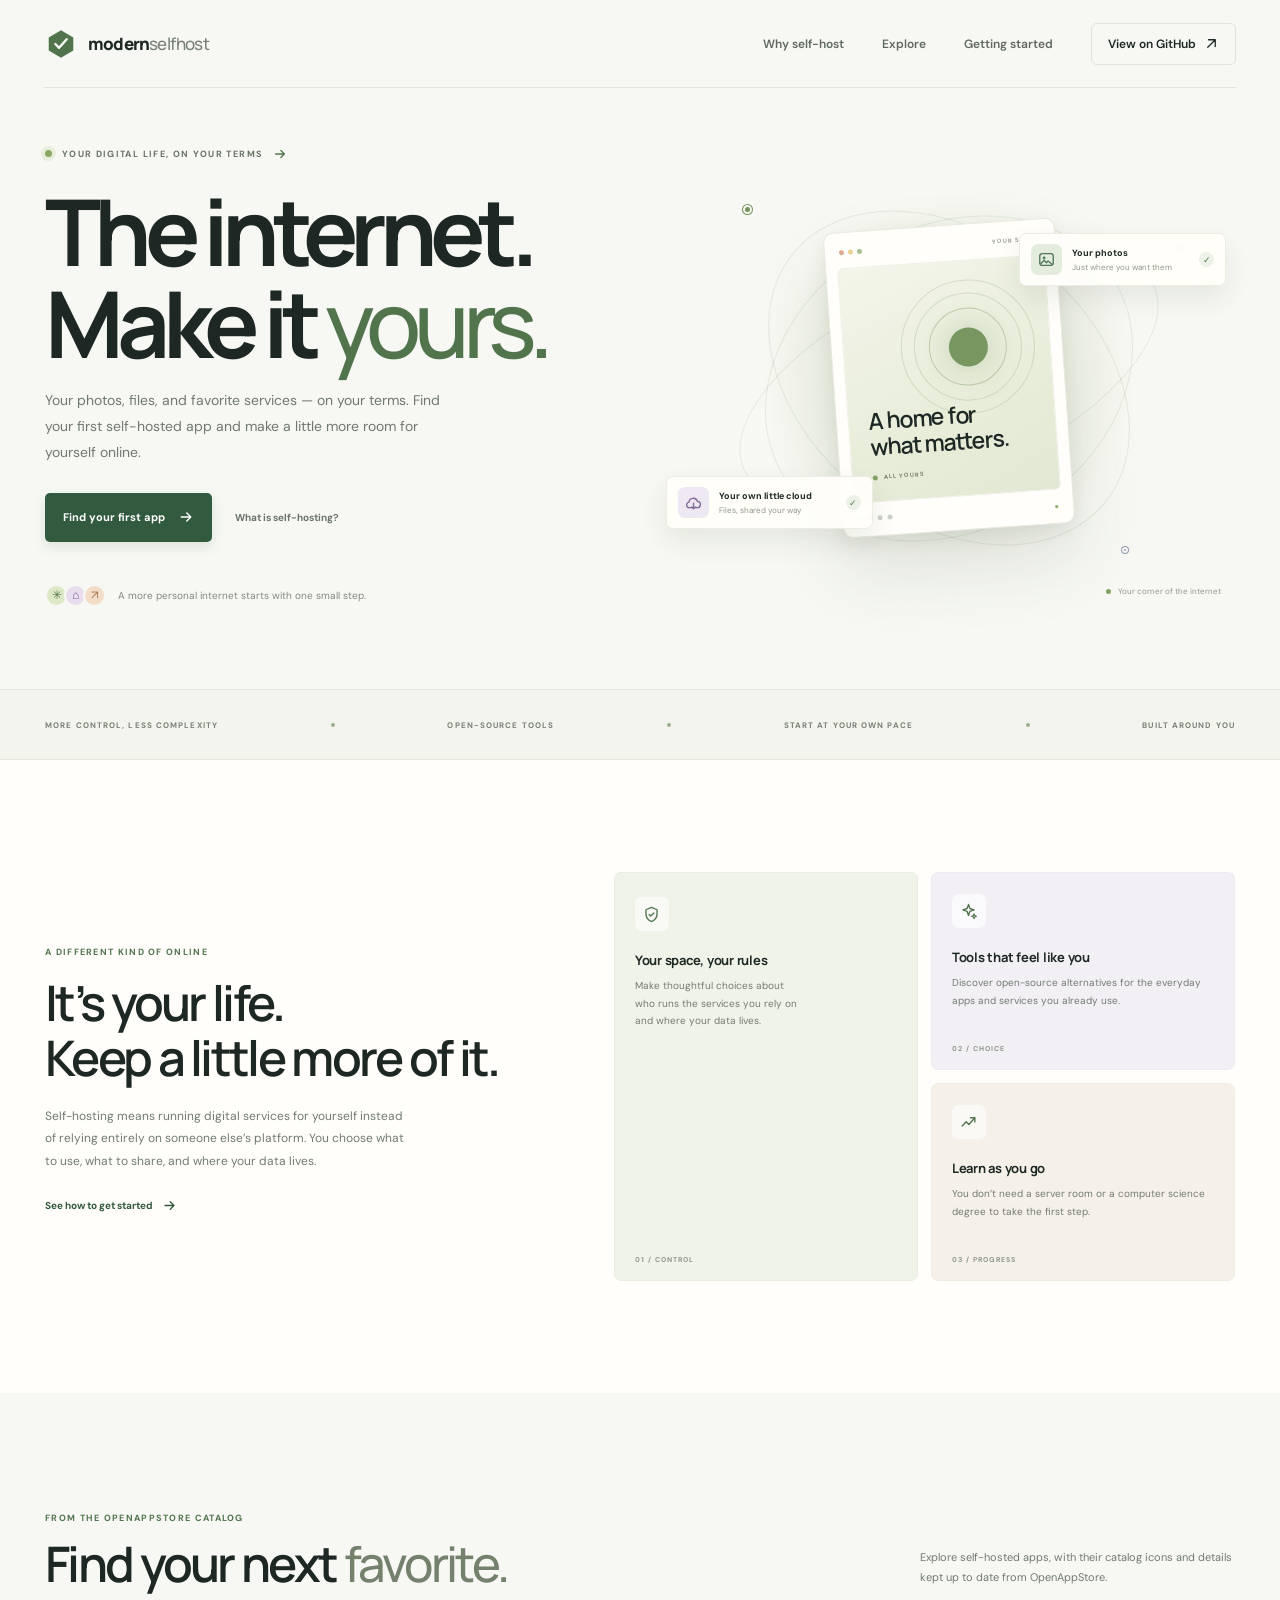
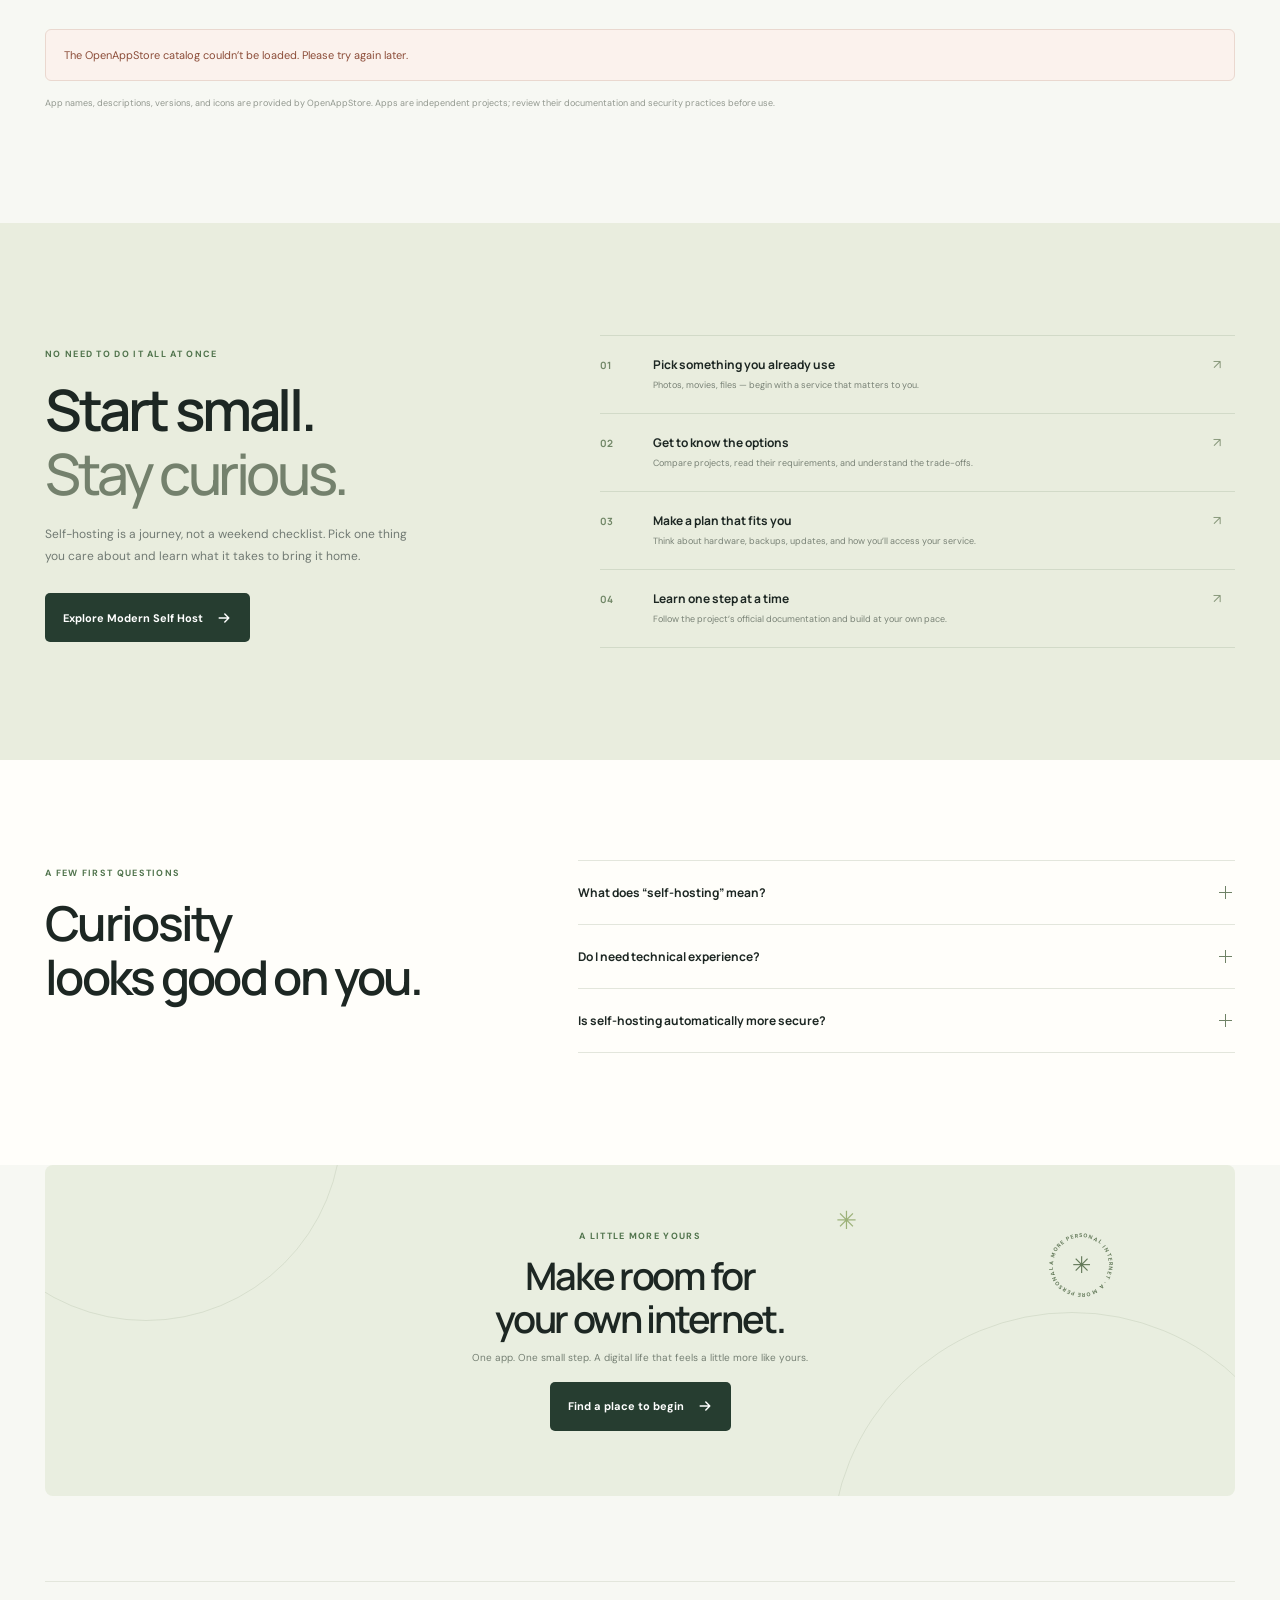
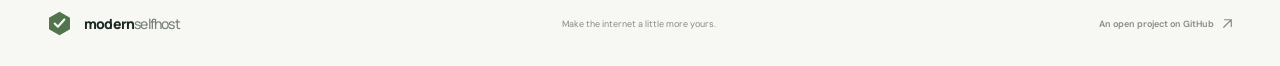
==== commit a98cd031: "Use OpenAppStore catalog logos Co-authored-by: Copilot <223556219+Copilot@users.noreply.github.com>" ====
--- a/index.html
+++ b/index.html
@@ -187,51 +187,18 @@
         <div class="page-wrap">
           <div class="explore-heading">
             <div>
-              <span class="section-kicker">A good place to begin</span>
-              <h2>Little things, <span class="heading-light">made yours.</span></h2>
+              <span class="section-kicker">From the OpenAppStore catalog</span>
+              <h2>Find your next <span class="heading-light">favorite.</span></h2>
             </div>
-            <p>Curious what you could host? Here are a few well-known open-source projects to explore.</p>
-          </div>
-          <div class="app-grid">
-            <a class="app-card" href="https://immich.app/" target="_blank" rel="noreferrer">
-              <span class="app-logo app-logo-photo" aria-hidden="true">
-                <svg viewBox="0 0 36 36" fill="none"><rect x="6" y="6" width="24" height="24" rx="8" stroke="currentColor" stroke-width="2.2" /><circle cx="14" cy="14" r="2.4" fill="currentColor" /><path d="m8 26 7-7 5 5 3-3 6 6" stroke="currentColor" stroke-width="2.2" stroke-linecap="round" stroke-linejoin="round" /></svg>
-              </span>
-              <span class="app-type">PHOTOS & MEMORIES</span>
-              <strong>Immich</strong>
-              <span class="app-description">A home for your photos and videos.</span>
-              <span class="app-arrow" aria-label="Visit Immich">↗</span>
-            </a>
-            <a class="app-card" href="https://jellyfin.org/" target="_blank" rel="noreferrer">
-              <span class="app-logo app-logo-media" aria-hidden="true">
-                <svg viewBox="0 0 36 36" fill="none"><path d="M18 5.5 31 28H5L18 5.5Z" stroke="currentColor" stroke-width="2.2" stroke-linejoin="round" /><path d="m16 13 8 5-8 5V13Z" fill="currentColor" /></svg>
-              </span>
-              <span class="app-type">MOVIES & MUSIC</span>
-              <strong>Jellyfin</strong>
-              <span class="app-description">Enjoy your own media library.</span>
-              <span class="app-arrow" aria-label="Visit Jellyfin">↗</span>
-            </a>
-            <a class="app-card" href="https://nextcloud.com/" target="_blank" rel="noreferrer">
-              <span class="app-logo app-logo-files" aria-hidden="true">
-                <svg viewBox="0 0 36 36" fill="none"><path d="M11 25.5a6.5 6.5 0 0 1-.7-13 8 8 0 0 1 15.5 2 5.5 5.5 0 0 1-.3 11H11Z" stroke="currentColor" stroke-width="2.2" stroke-linecap="round" stroke-linejoin="round" /><path d="M18 17v11m-4-4 4 4 4-4" stroke="currentColor" stroke-width="2.2" stroke-linecap="round" stroke-linejoin="round" /></svg>
-              </span>
-              <span class="app-type">FILES & SHARING</span>
-              <strong>Nextcloud</strong>
-              <span class="app-description">Keep files and collaboration close.</span>
-              <span class="app-arrow" aria-label="Visit Nextcloud">↗</span>
-            </a>
-            <a class="app-card" href="https://github.com/dani-garcia/vaultwarden" target="_blank" rel="noreferrer">
-              <span class="app-logo app-logo-password" aria-hidden="true">
-                <svg viewBox="0 0 36 36" fill="none"><rect x="7" y="15" width="22" height="16" rx="3" stroke="currentColor" stroke-width="2.2" /><path d="M12 15v-4a6 6 0 0 1 12 0v4" stroke="currentColor" stroke-width="2.2" stroke-linecap="round" /><circle cx="18" cy="22" r="2" fill="currentColor" /><path d="M18 24v3" stroke="currentColor" stroke-width="2.2" stroke-linecap="round" /></svg>
-              </span>
-              <span class="app-type">PASSWORDS</span>
-              <strong>Vaultwarden</strong>
-              <span class="app-description">An alternative server for Bitwarden clients.</span>
-              <span class="app-arrow" aria-label="Visit Vaultwarden">↗</span>
-            </a>
+            <p>Explore self-hosted apps, with their catalog icons and details kept up to date from OpenAppStore.</p>
+          </div>
+          <p class="app-status" id="app-status" role="status" aria-live="polite">Loading apps from OpenAppStore…</p>
+          <div class="app-grid" id="app-grid" aria-describedby="app-status"></div>
+          <div class="app-load-error" id="app-load-error" role="alert" hidden>
+            The OpenAppStore catalog couldn’t be loaded. Please try again later.
           </div>
           <p class="app-disclaimer">
-            These are independent projects, not recommendations or endorsements. Check each project’s documentation and security practices before use.
+            App names, descriptions, versions, and icons are provided by OpenAppStore. Apps are independent projects; review their documentation and security practices before use.
           </p>
         </div>
       </section>
--- a/styles.css
+++ b/styles.css
@@ -132,21 +132,18 @@
 .explore-heading .section-kicker { margin-bottom: 12px; }
 .explore-heading h2 { margin-bottom: 0; }
 .heading-light { color: #74816d; font-weight: 500; }
-.explore-heading > p { max-width: 270px; margin-bottom: 4px; color: var(--muted); font-size: 11px; line-height: 1.8; }
+.explore-heading > p { max-width: 315px; margin-bottom: 4px; color: var(--muted); font-size: 11px; line-height: 1.8; }
 .app-grid { display: grid; grid-template-columns: repeat(4, 1fr); gap: 13px; }
-.app-card { position: relative; display: flex; min-height: 220px; flex-direction: column; align-items: flex-start; padding: 19px 18px 22px; border: 1px solid #e6e8df; border-radius: 6px; background: #fffefa; transition: transform .22s, box-shadow .22s, border-color .22s; }
-.app-card:hover { transform: translateY(-4px); border-color: #cbd6c2; box-shadow: 0 13px 28px rgba(42, 57, 40, .07); }
-.app-logo { display: grid; width: 39px; height: 39px; place-items: center; margin-bottom: 18px; border-radius: 9px; }
-.app-logo svg { width: 27px; height: 27px; }
-.app-logo-photo { color: #48744f; background: #e8f1e5; }
-.app-logo-media { color: #7661ae; background: #eeeaf6; }
-.app-logo-files { color: #5783a2; background: #e7eff3; }
-.app-logo-password { color: #bd8057; background: #f6ece5; }
-.app-type { margin-bottom: 7px; color: #90958b; font-size: 7px; font-weight: 700; letter-spacing: 1px; }
+.app-status { margin: 0 0 16px; color: #818a7d; font-size: 10px; }
+.app-status:empty { display: none; }
+.app-card { display: flex; min-height: 204px; flex-direction: column; align-items: flex-start; padding: 17px 16px 15px; border: 1px solid #e6e8df; border-radius: 6px; background: #fffefa; }
+.app-logo { display: block; width: 44px; height: 44px; margin-bottom: 15px; border: 1px solid rgba(29, 39, 35, .06); border-radius: 10px; object-fit: cover; }
+.app-type { margin-bottom: 7px; color: #90958b; font-size: 7px; font-weight: 700; letter-spacing: 1px; text-transform: uppercase; }
 .app-card > strong { margin-bottom: 5px; font-family: var(--font-display); font-size: 14px; font-weight: 700; letter-spacing: -.45px; }
-.app-description { max-width: 205px; color: #747d74; font-size: 9px; line-height: 1.6; }
-.app-arrow { position: absolute; top: 17px; right: 17px; color: #9aa091; font-size: 14px; transition: transform .2s, color .2s; }
-.app-card:hover .app-arrow { transform: translate(2px, -2px); color: var(--green); }
+.app-description { max-width: 220px; margin-bottom: 14px; color: #747d74; font-size: 9px; line-height: 1.6; }
+.app-meta { display: flex; width: 100%; gap: 8px; margin-top: auto; padding-top: 9px; border-top: 1px solid #eff0e9; color: #92988f; font-size: 7px; font-weight: 600; letter-spacing: .45px; text-transform: uppercase; }
+.app-meta span + span { padding-left: 8px; border-left: 1px solid #e6e8df; }
+.app-load-error { padding: 18px; border: 1px solid #ead8cf; border-radius: 6px; background: #fbf2ed; color: #8c4d39; font-size: 11px; }
 .app-disclaimer { margin: 15px 0 0; color: #92988f; font-size: 9px; line-height: 1.65; }
 
 .start-section { background: #e9edde; }
@@ -249,7 +246,7 @@
   .explore-heading { display: block; margin-bottom: 27px; }
   .explore-heading > p { margin-top: 13px; }
   .app-grid { grid-template-columns: 1fr 1fr; gap: 10px; }
-  .app-card { min-height: 205px; padding: 16px 13px; }
+  .app-card { min-height: 204px; padding: 16px 13px; }
   .app-logo { margin-bottom: 14px; }
   .app-description { font-size: 9px; }
   .app-disclaimer { font-size: 8px; }
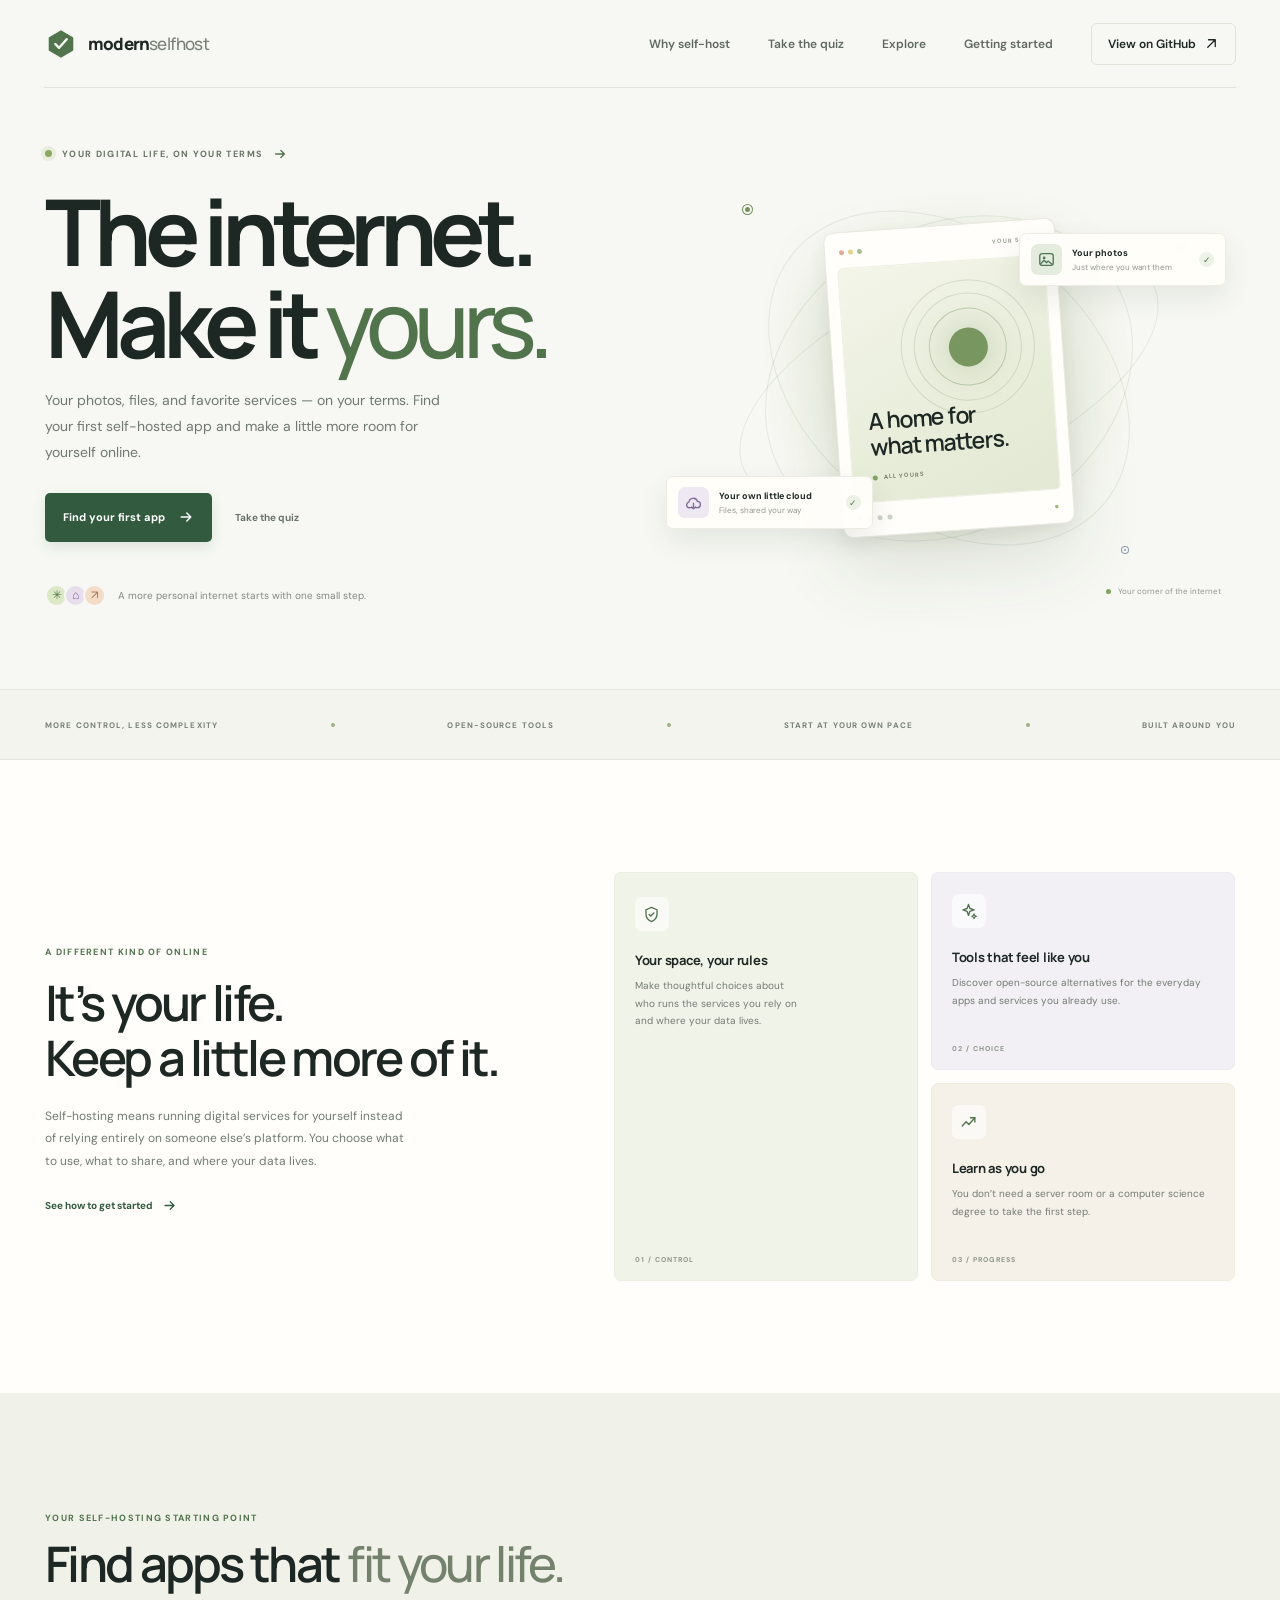
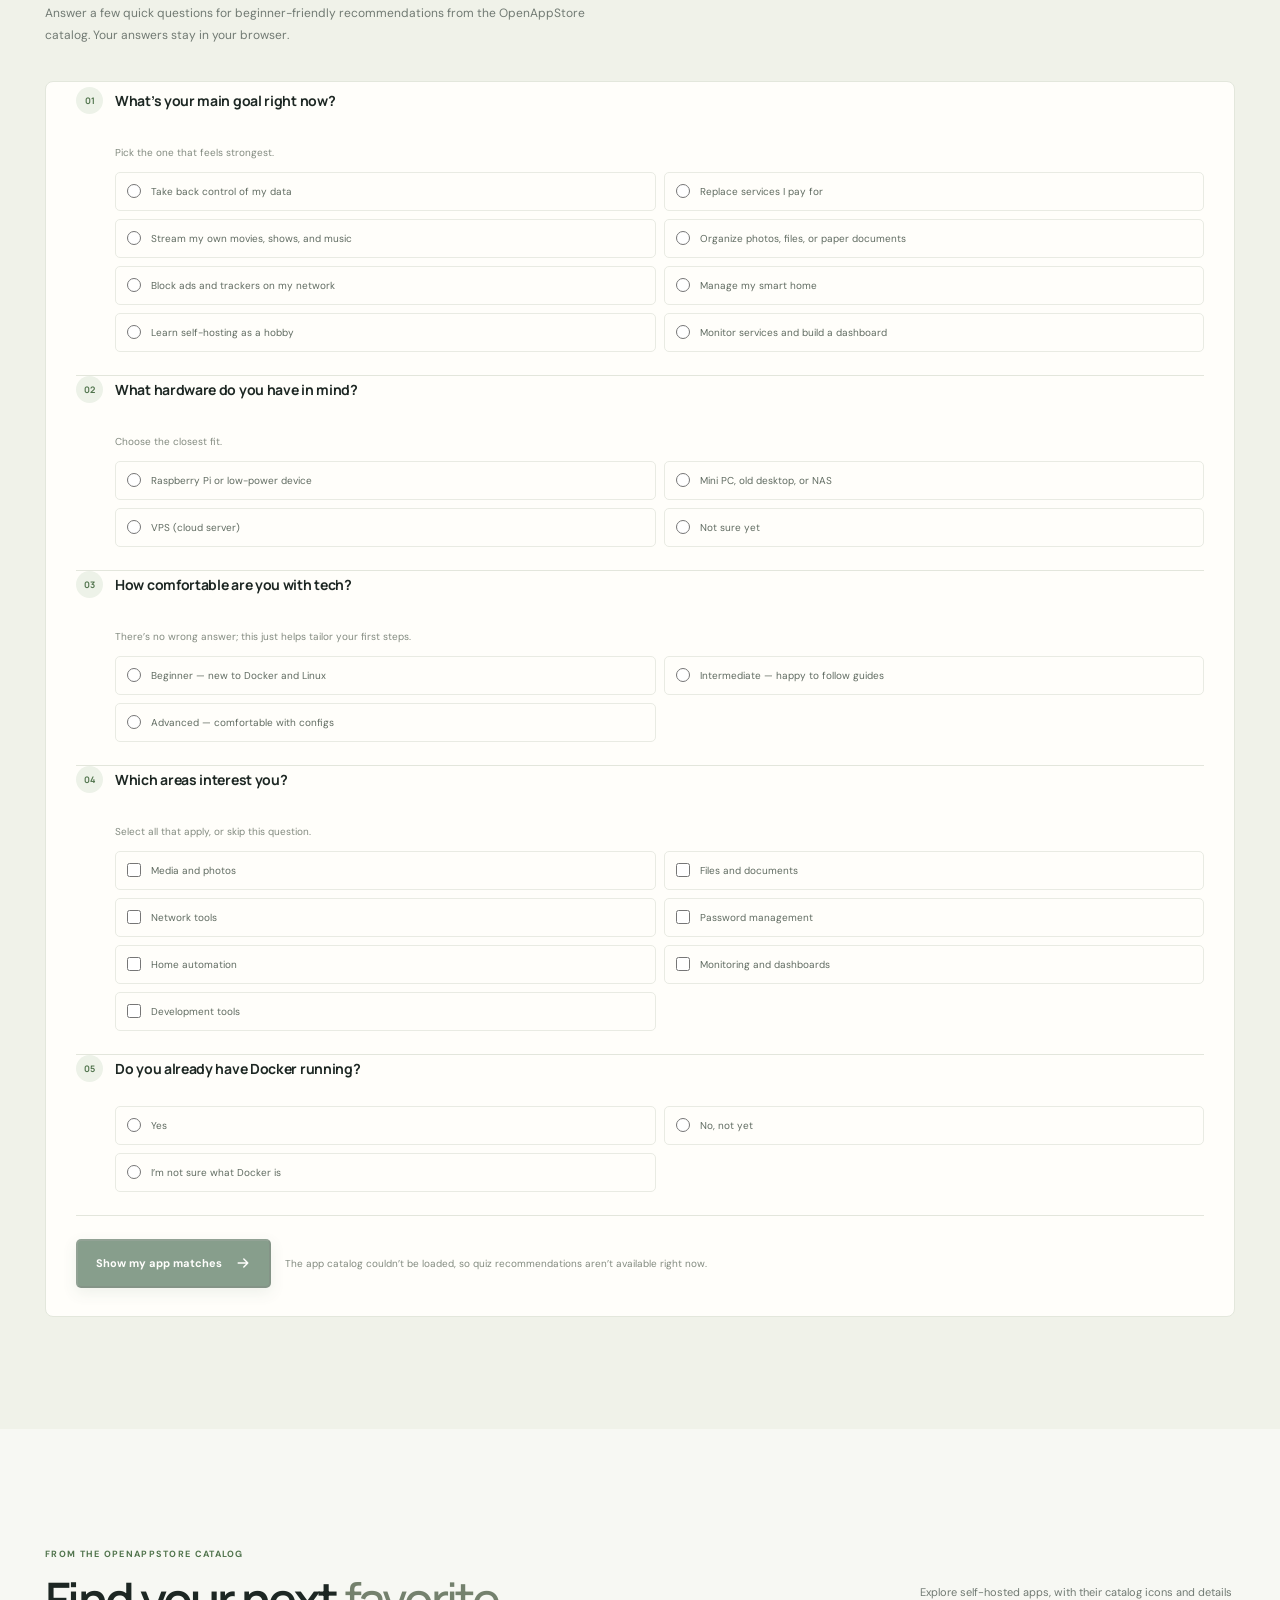
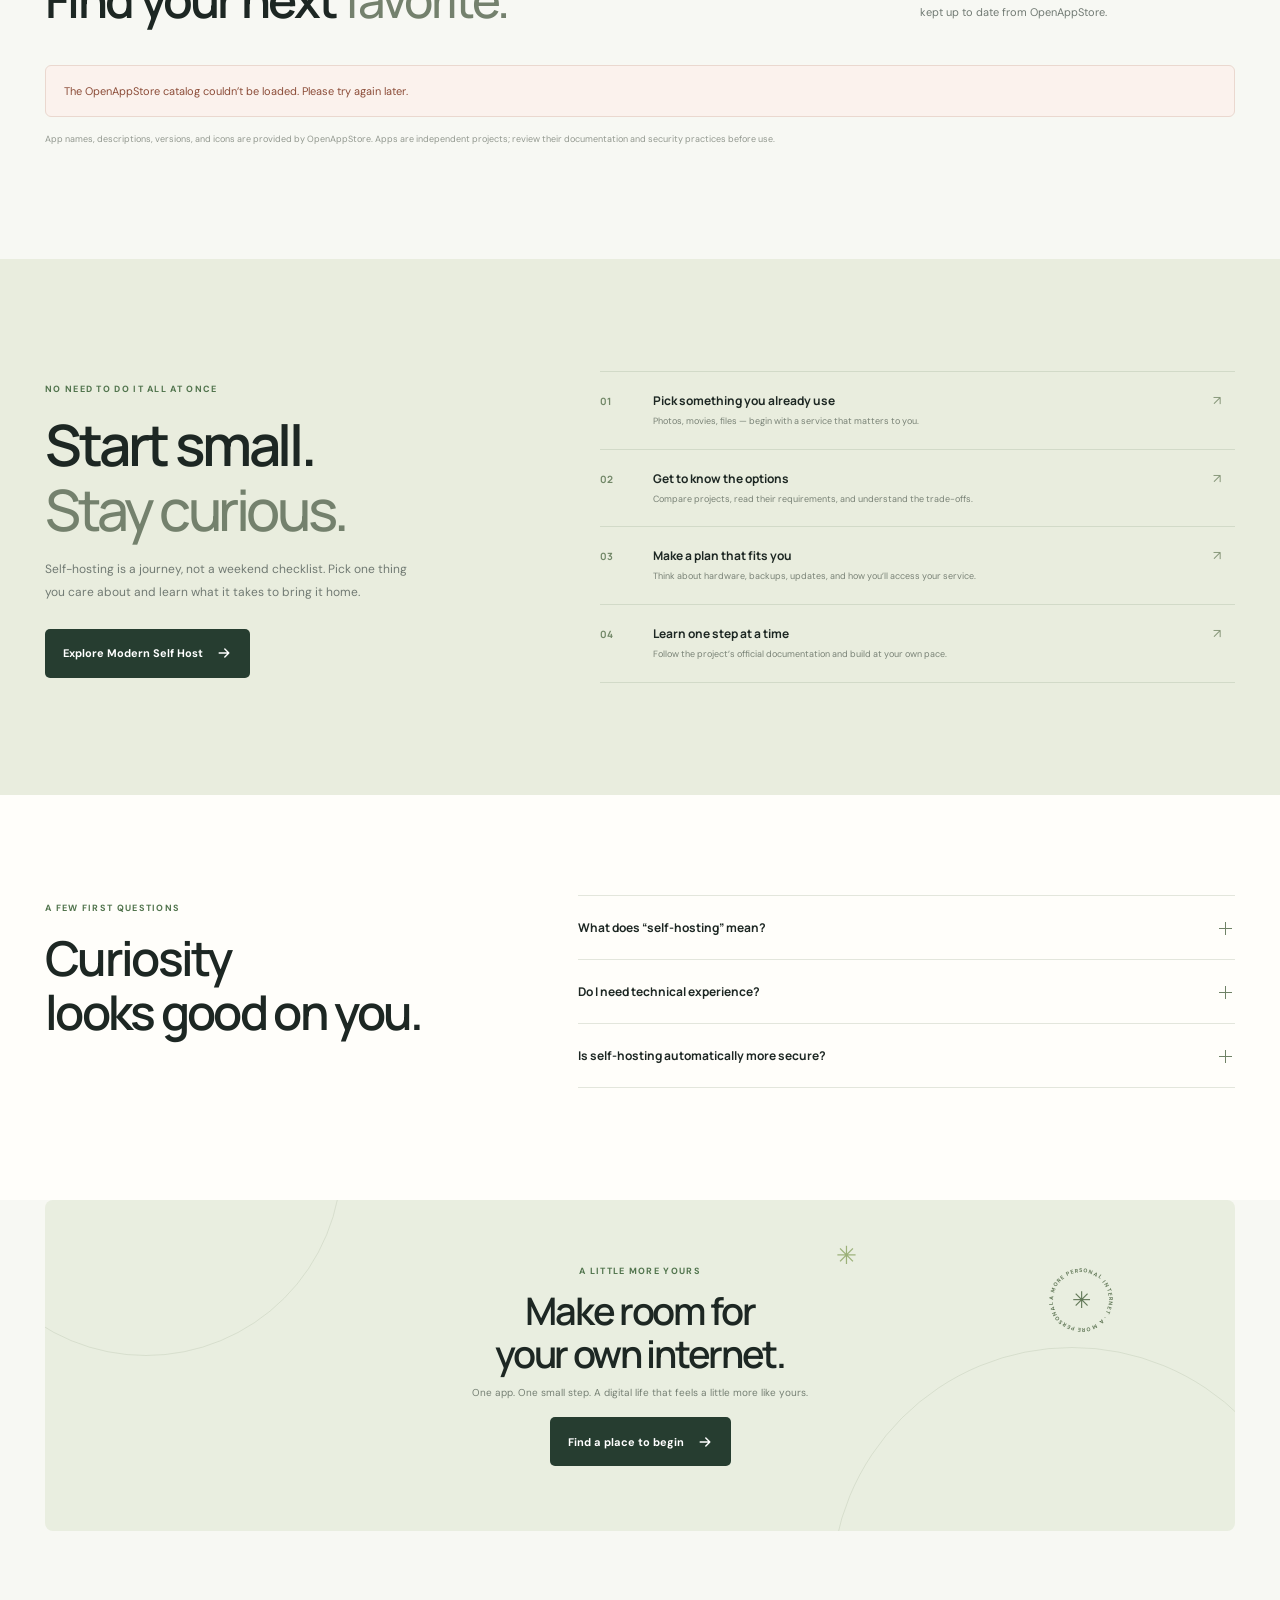
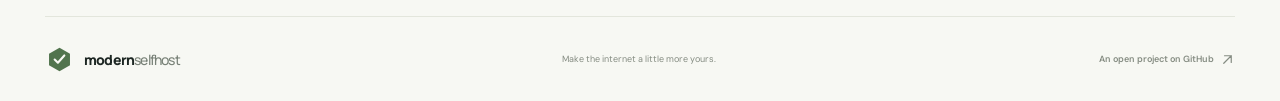
==== commit 700b2a07: "Add interactive self-hosting discovery quiz Co-authored-by: Copilot <223556219+Copilot@users.noreply" ====
--- a/index.html
+++ b/index.html
@@ -38,6 +38,7 @@
 
       <nav class="site-nav" id="primary-nav" aria-label="Main navigation">
         <a href="#why">Why self-host</a>
+        <a href="#quiz">Take the quiz</a>
         <a href="#explore">Explore</a>
         <a href="#getting-started">Getting started</a>
         <a class="nav-github" href="https://github.com/ModernSelfHost/Site" target="_blank" rel="noreferrer">
@@ -71,7 +72,7 @@
                 <path d="M4 10h12m-5-5 5 5-5 5" stroke="currentColor" stroke-width="1.8" stroke-linecap="round" stroke-linejoin="round" />
               </svg>
             </a>
-            <a class="button button-text" href="#why">What is self-hosting?</a>
+            <a class="button button-text" href="#quiz">Take the quiz</a>
           </div>
           <div class="hero-note">
             <span class="note-avatars" aria-hidden="true">
@@ -180,6 +181,87 @@
               <span class="card-number">03 / PROGRESS</span>
             </article>
           </div>
+        </div>
+      </section>
+
+      <section class="quiz-section section-pad" id="quiz">
+        <div class="page-wrap">
+          <div class="quiz-heading">
+            <span class="section-kicker">Your self-hosting starting point</span>
+            <h2>Find apps that <span class="heading-light">fit your life.</span></h2>
+            <p>Answer a few quick questions for beginner-friendly recommendations from the OpenAppStore catalog. Your answers stay in your browser.</p>
+          </div>
+          <form class="quiz-form" id="discovery-quiz">
+            <fieldset class="quiz-question">
+              <legend><span class="quiz-number">01</span><span>What’s your main goal right now?</span></legend>
+              <p class="quiz-hint">Pick the one that feels strongest.</p>
+              <div class="quiz-options quiz-options-grid">
+                <label class="quiz-option"><input type="radio" name="goal" value="privacy" required><span>Take back control of my data</span></label>
+                <label class="quiz-option"><input type="radio" name="goal" value="subscriptions"><span>Replace services I pay for</span></label>
+                <label class="quiz-option"><input type="radio" name="goal" value="media"><span>Stream my own movies, shows, and music</span></label>
+                <label class="quiz-option"><input type="radio" name="goal" value="organize"><span>Organize photos, files, or paper documents</span></label>
+                <label class="quiz-option"><input type="radio" name="goal" value="network"><span>Block ads and trackers on my network</span></label>
+                <label class="quiz-option"><input type="radio" name="goal" value="home"><span>Manage my smart home</span></label>
+                <label class="quiz-option"><input type="radio" name="goal" value="learn"><span>Learn self-hosting as a hobby</span></label>
+                <label class="quiz-option"><input type="radio" name="goal" value="monitor"><span>Monitor services and build a dashboard</span></label>
+              </div>
+            </fieldset>
+
+            <fieldset class="quiz-question">
+              <legend><span class="quiz-number">02</span><span>What hardware do you have in mind?</span></legend>
+              <p class="quiz-hint">Choose the closest fit.</p>
+              <div class="quiz-options quiz-options-grid">
+                <label class="quiz-option"><input type="radio" name="hardware" value="pi" required><span>Raspberry Pi or low-power device</span></label>
+                <label class="quiz-option"><input type="radio" name="hardware" value="nas"><span>Mini PC, old desktop, or NAS</span></label>
+                <label class="quiz-option"><input type="radio" name="hardware" value="vps"><span>VPS (cloud server)</span></label>
+                <label class="quiz-option"><input type="radio" name="hardware" value="unsure"><span>Not sure yet</span></label>
+              </div>
+            </fieldset>
+
+            <fieldset class="quiz-question">
+              <legend><span class="quiz-number">03</span><span>How comfortable are you with tech?</span></legend>
+              <p class="quiz-hint">There’s no wrong answer; this just helps tailor your first steps.</p>
+              <div class="quiz-options quiz-options-grid">
+                <label class="quiz-option"><input type="radio" name="experience" value="beginner" required><span>Beginner — new to Docker and Linux</span></label>
+                <label class="quiz-option"><input type="radio" name="experience" value="intermediate"><span>Intermediate — happy to follow guides</span></label>
+                <label class="quiz-option"><input type="radio" name="experience" value="advanced"><span>Advanced — comfortable with configs</span></label>
+              </div>
+            </fieldset>
+
+            <fieldset class="quiz-question">
+              <legend><span class="quiz-number">04</span><span>Which areas interest you?</span></legend>
+              <p class="quiz-hint">Select all that apply, or skip this question.</p>
+              <div class="quiz-options quiz-options-grid">
+                <label class="quiz-option"><input type="checkbox" name="interests" value="media"><span>Media and photos</span></label>
+                <label class="quiz-option"><input type="checkbox" name="interests" value="files"><span>Files and documents</span></label>
+                <label class="quiz-option"><input type="checkbox" name="interests" value="network"><span>Network tools</span></label>
+                <label class="quiz-option"><input type="checkbox" name="interests" value="security"><span>Password management</span></label>
+                <label class="quiz-option"><input type="checkbox" name="interests" value="home"><span>Home automation</span></label>
+                <label class="quiz-option"><input type="checkbox" name="interests" value="monitoring"><span>Monitoring and dashboards</span></label>
+                <label class="quiz-option"><input type="checkbox" name="interests" value="dev"><span>Development tools</span></label>
+              </div>
+            </fieldset>
+
+            <fieldset class="quiz-question">
+              <legend><span class="quiz-number">05</span><span>Do you already have Docker running?</span></legend>
+              <div class="quiz-options quiz-options-grid">
+                <label class="quiz-option"><input type="radio" name="docker" value="yes" required><span>Yes</span></label>
+                <label class="quiz-option"><input type="radio" name="docker" value="no"><span>No, not yet</span></label>
+                <label class="quiz-option"><input type="radio" name="docker" value="unsure"><span>I’m not sure what Docker is</span></label>
+              </div>
+            </fieldset>
+
+            <div class="quiz-submit-row">
+              <button class="button button-primary" id="quiz-submit" type="submit" disabled>
+                Show my app matches
+                <svg viewBox="0 0 20 20" fill="none" aria-hidden="true">
+                  <path d="M4 10h12m-5-5 5 5-5 5" stroke="currentColor" stroke-width="1.8" stroke-linecap="round" stroke-linejoin="round" />
+                </svg>
+              </button>
+              <span class="quiz-submit-hint" id="quiz-catalog-status" role="status">Loading the app catalog…</span>
+            </div>
+          </form>
+          <section class="quiz-results" id="quiz-results" aria-live="polite" aria-labelledby="quiz-result-title" hidden></section>
         </div>
       </section>
 
--- a/styles.css
+++ b/styles.css
@@ -127,6 +127,43 @@
 .value-card:first-child p { max-width: 170px; }
 .card-number { position: absolute; bottom: 16px; left: 20px; color: #8d9688; font-size: 7px; font-weight: 700; letter-spacing: 1px; }
 
+.quiz-section { background: #f0f2e9; }
+.quiz-heading { max-width: 690px; margin-bottom: 34px; }
+.quiz-heading .section-kicker { margin-bottom: 12px; }
+.quiz-heading h2 { margin-bottom: 12px; font-family: var(--font-display); font-size: clamp(36px, 4vw, 49px); font-weight: 600; letter-spacing: -2.7px; line-height: 1.13; }
+.quiz-heading > p { max-width: 570px; margin-bottom: 0; color: var(--muted); font-size: 12px; line-height: 1.8; }
+.quiz-form { padding: 5px 30px 28px; border: 1px solid #e3e7dc; border-radius: 8px; background: #fffefa; }
+.quiz-question { min-width: 0; margin: 0; padding: 24px 0 23px; border: 0; border-bottom: 1px solid var(--line); }
+.quiz-question legend { display: flex; width: 100%; align-items: center; gap: 12px; padding: 0; font-family: var(--font-display); font-size: 14px; font-weight: 700; letter-spacing: -.3px; }
+.quiz-number { display: grid; width: 27px; height: 27px; flex: 0 0 27px; place-items: center; border-radius: 50%; background: #edf2e8; color: var(--green); font-size: 9px; letter-spacing: 0; }
+.quiz-hint { margin: 8px 0 13px 39px; color: #838b80; font-size: 10px; }
+.quiz-options { display: grid; gap: 8px; }
+.quiz-options-grid { grid-template-columns: repeat(2, minmax(0, 1fr)); margin-left: 39px; }
+.quiz-option { display: flex; min-height: 39px; align-items: center; gap: 10px; padding: 8px 11px; border: 1px solid #e9ebe3; border-radius: 5px; background: #fffefa; color: #606b61; cursor: pointer; font-size: 10px; line-height: 1.5; transition: background .16s, border-color .16s, color .16s; }
+.quiz-option:hover { border-color: #cbd6c2; background: #fafbf7; }
+.quiz-option:has(input:checked) { border-color: #94aa83; background: #f1f5ea; color: #354c38; }
+.quiz-option input { width: 14px; height: 14px; flex: 0 0 14px; margin: 0; accent-color: var(--green-deep); }
+.quiz-option:focus-within { outline: 2px solid #829c71; outline-offset: 2px; }
+.quiz-submit-row { display: flex; flex-wrap: wrap; align-items: center; gap: 14px; padding-top: 23px; }
+.quiz-submit-row .button:disabled { cursor: not-allowed; opacity: .58; transform: none; }
+.quiz-submit-hint { color: #838b80; font-size: 10px; }
+.quiz-results { margin-top: 32px; padding: 28px; border: 1px solid #dfe5d6; border-radius: 8px; background: #fffefa; }
+.quiz-results[hidden] { display: none; }
+.quiz-results h3 { margin: 0 0 9px; font-family: var(--font-display); font-size: 23px; font-weight: 700; letter-spacing: -1px; }
+.quiz-results > p { max-width: 700px; margin: 0 0 24px; color: var(--muted); font-size: 11px; line-height: 1.8; }
+.quiz-result-group + .quiz-result-group { margin-top: 25px; padding-top: 23px; border-top: 1px solid var(--line); }
+.quiz-result-group h4 { margin: 0 0 13px; font-family: var(--font-display); font-size: 13px; font-weight: 700; }
+.quiz-result-apps { display: grid; grid-template-columns: repeat(3, minmax(0, 1fr)); gap: 11px; }
+.quiz-result-app { display: flex; min-width: 0; flex-direction: column; align-items: flex-start; padding: 15px; border: 1px solid #e6e8df; border-radius: 6px; background: #fffefa; }
+.quiz-result-app .app-logo { margin-bottom: 11px; }
+.quiz-result-app strong { margin-bottom: 6px; font-family: var(--font-display); font-size: 12px; }
+.quiz-result-app .app-description { margin-bottom: 11px; }
+.quiz-result-app > a { margin-top: auto; color: var(--green-deep); font-size: 9px; font-weight: 700; text-underline-offset: 3px; }
+.quiz-result-app > a:hover { text-decoration: underline; }
+.quiz-path-intro { margin: -4px 0 14px; color: var(--muted); font-size: 10px; line-height: 1.7; }
+.quiz-hardware-note { margin: 20px 0 0 !important; padding: 13px 15px; border-left: 3px solid #91a77e; background: #f3f5ed; color: #626d60 !important; }
+.quiz-retake { margin-top: 21px; padding: 0; border: 0; background: none; color: var(--green-deep); cursor: pointer; font: inherit; font-size: 10px; font-weight: 700; text-decoration: underline; text-underline-offset: 3px; }
+
 .explore-section { background: var(--paper); }
 .explore-heading { display: flex; align-items: flex-end; justify-content: space-between; gap: 30px; margin-bottom: 38px; }
 .explore-heading .section-kicker { margin-bottom: 12px; }
@@ -243,6 +280,19 @@
   .value-card h3 { font-size: 11px; }
   .value-card p { font-size: 9px; }
   .card-number { left: 13px; font-size: 6px; letter-spacing: .75px; }
+  .quiz-heading h2 { font-size: 39px; letter-spacing: -2.2px; }
+  .quiz-form { padding: 4px 17px 20px; }
+  .quiz-question { padding-block: 20px; }
+  .quiz-question legend { gap: 9px; font-size: 12px; }
+  .quiz-hint, .quiz-options-grid { margin-left: 0; }
+  .quiz-options-grid { grid-template-columns: 1fr; }
+  .quiz-option { min-height: 42px; }
+  .quiz-submit-row { align-items: flex-start; flex-direction: column; gap: 10px; }
+  .quiz-results { padding: 21px 16px; }
+  .quiz-results h3 { font-size: 21px; }
+  .quiz-result-apps { grid-template-columns: repeat(2, minmax(0, 1fr)); gap: 9px; }
+  .quiz-result-app { padding: 12px; }
+  .quiz-result-app .app-description { font-size: 8px; }
   .explore-heading { display: block; margin-bottom: 27px; }
   .explore-heading > p { margin-top: 13px; }
   .app-grid { grid-template-columns: 1fr 1fr; gap: 10px; }
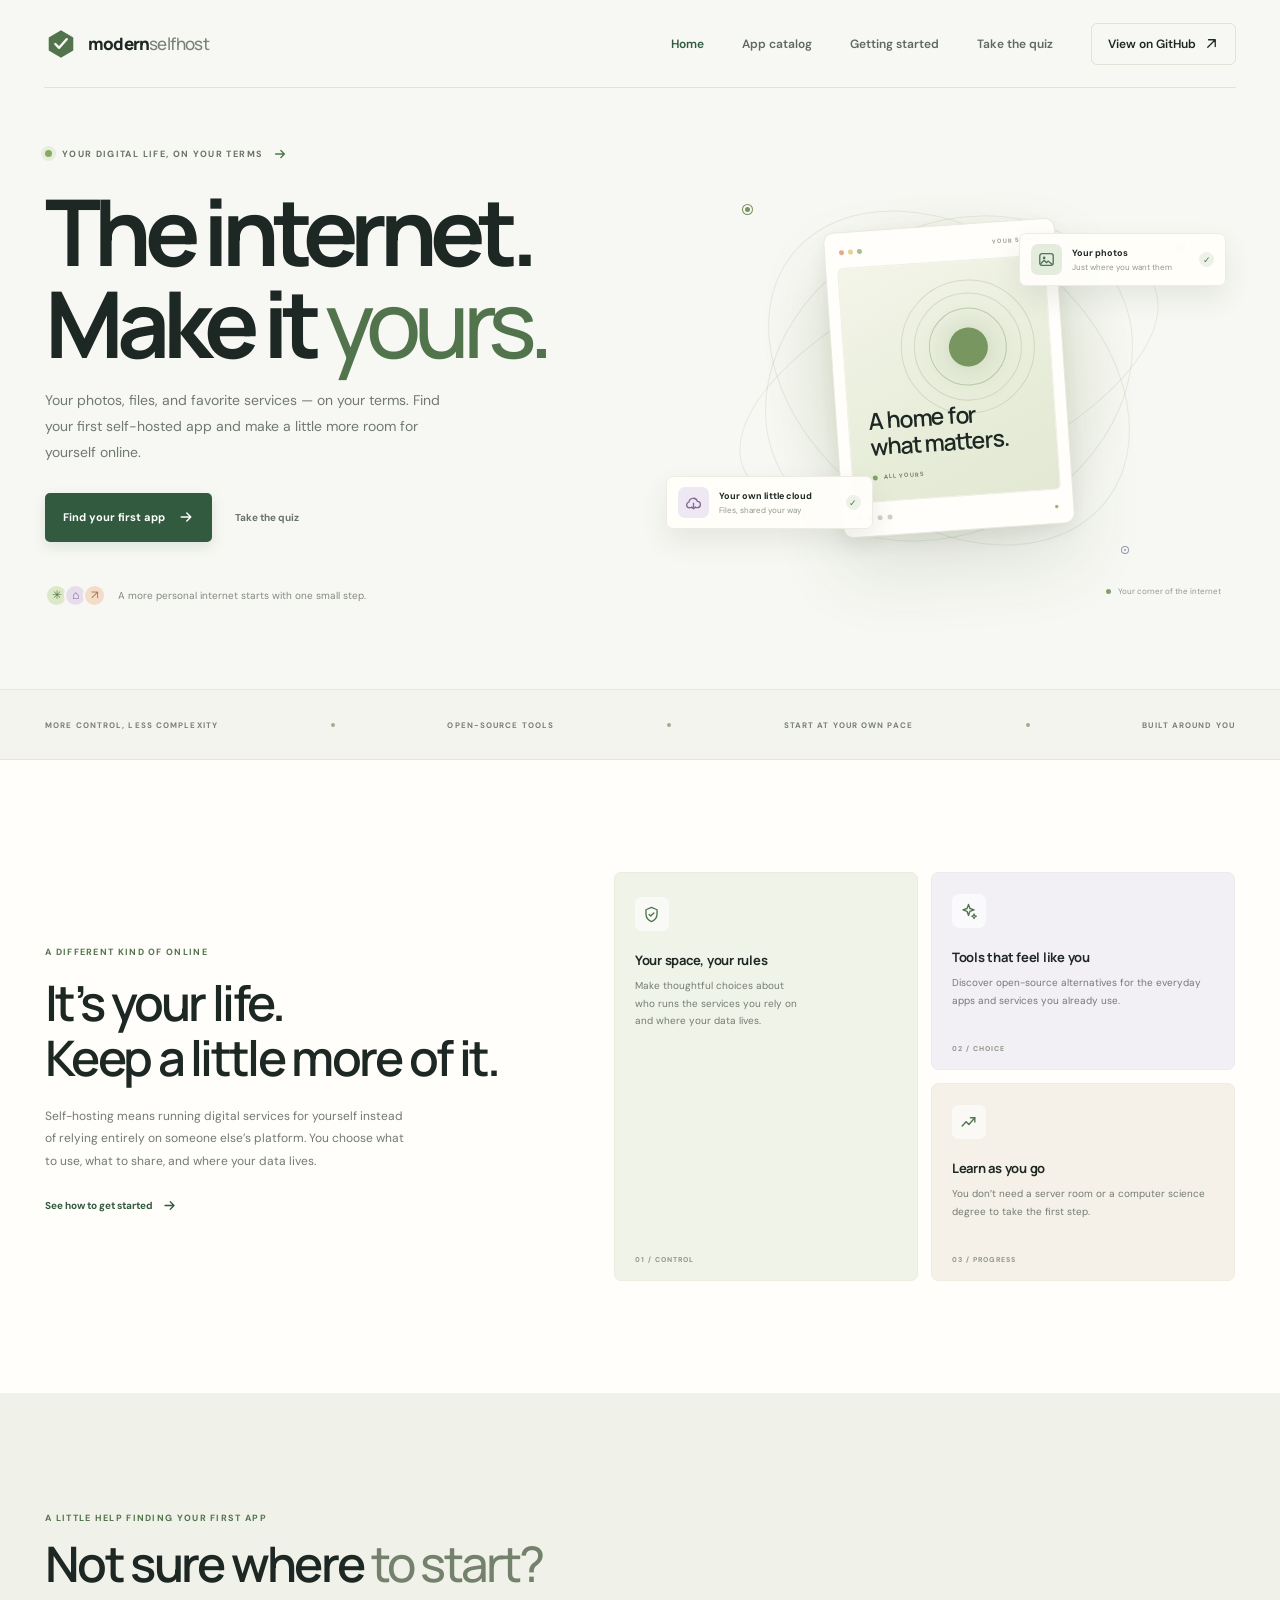
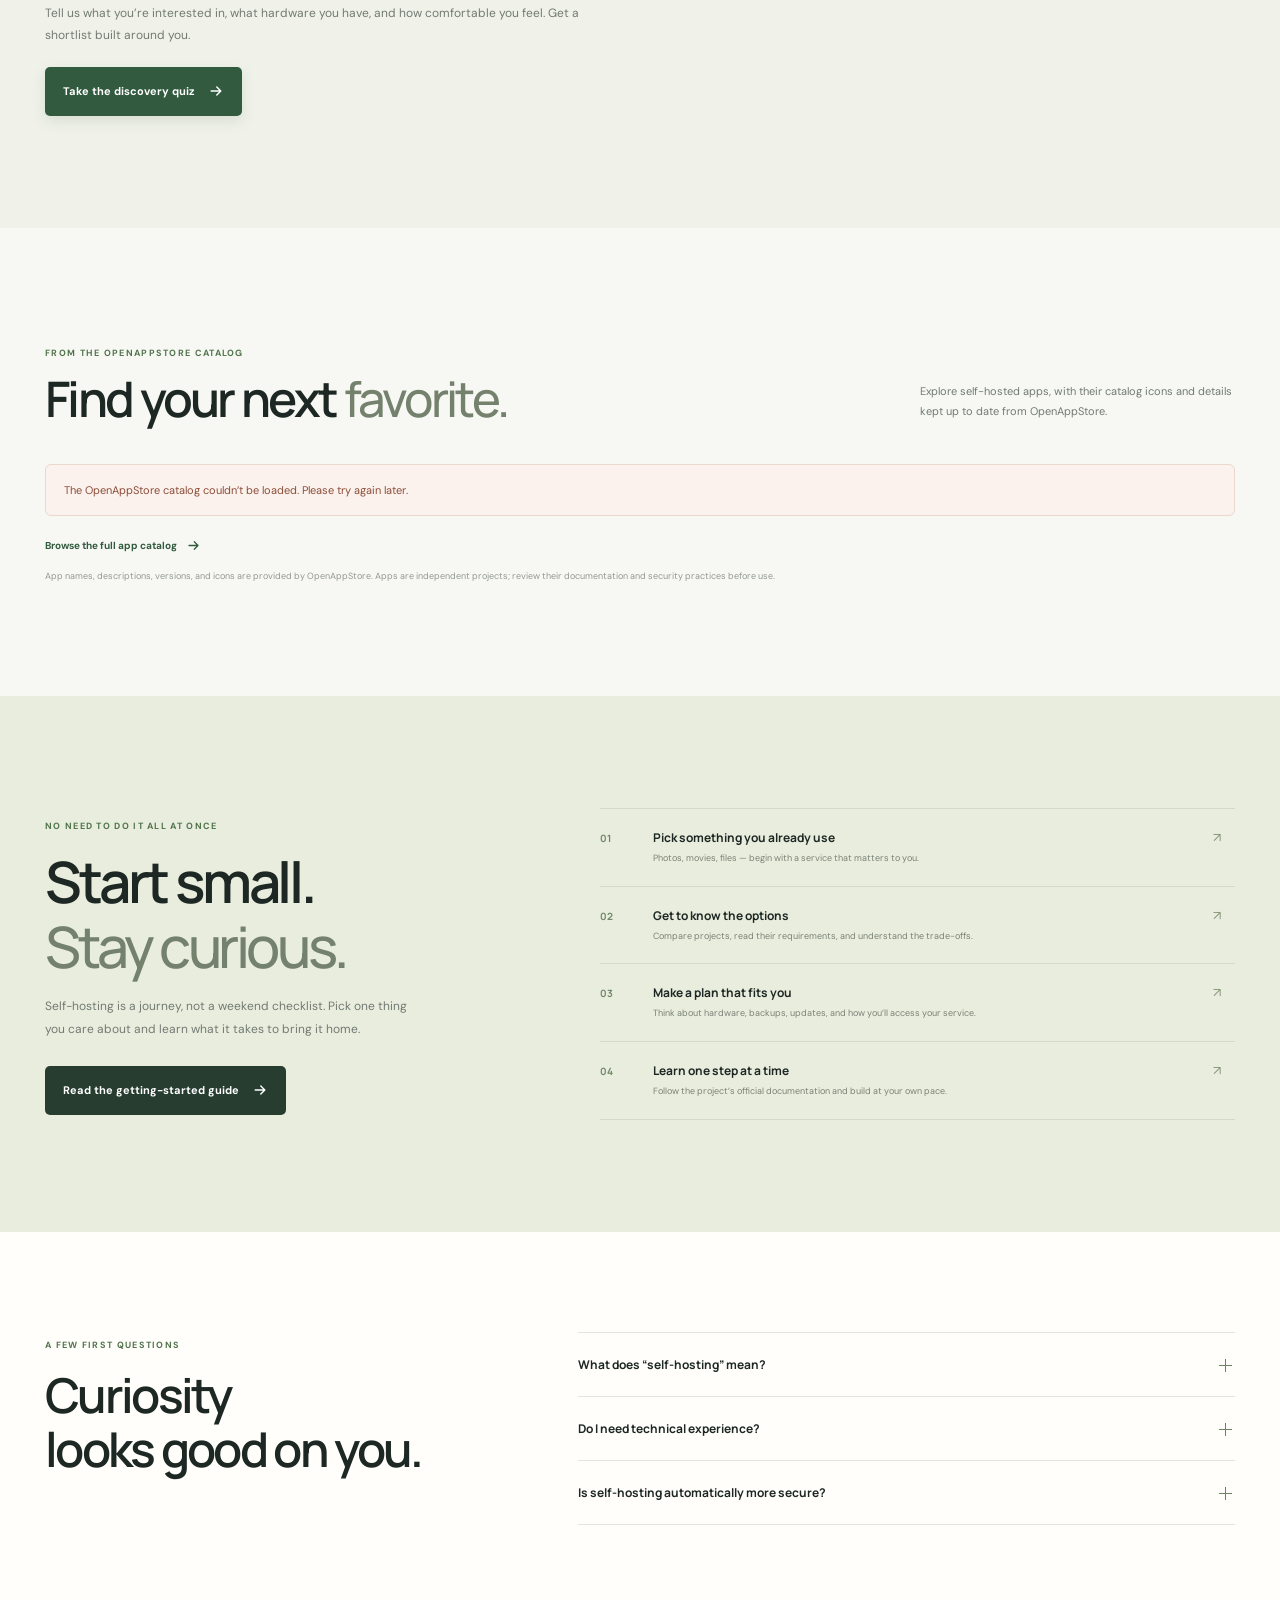
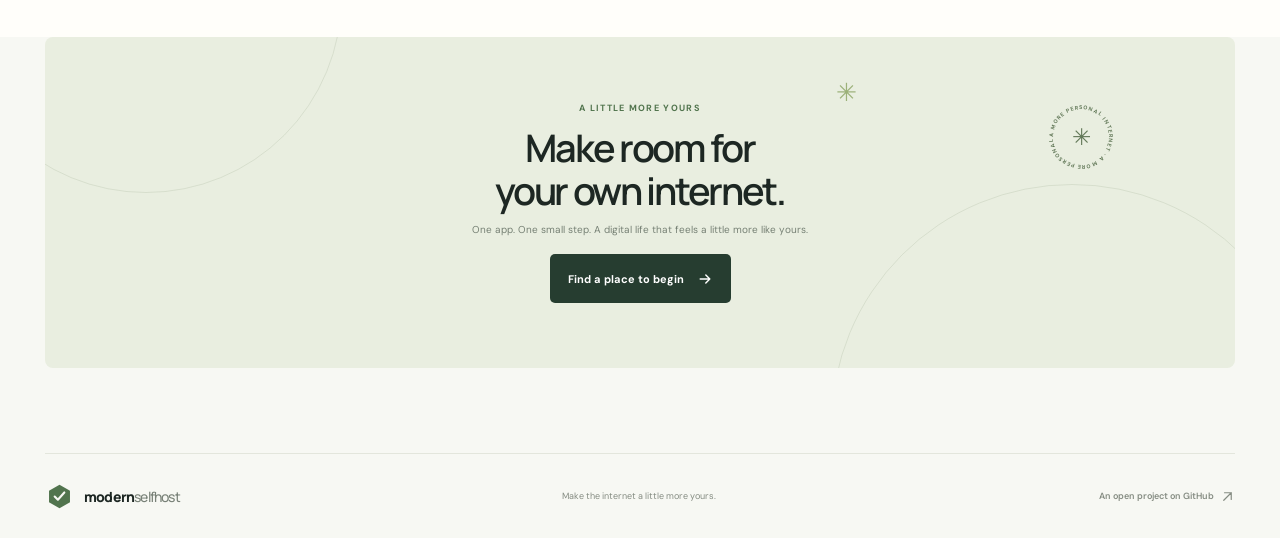
==== commit 61a21806: "Expand site with catalog and learning pages Co-authored-by: Copilot <223556219+Copilot@users.noreply" ====
--- a/index.html
+++ b/index.html
@@ -20,7 +20,7 @@
   </head>
   <body>
     <header class="site-header">
-      <a class="brand" href="#" aria-label="Modern Self Host home">
+      <a class="brand" href="/index.html" aria-label="Modern Self Host home">
         <span class="brand-mark" aria-hidden="true">
           <svg viewBox="0 0 36 36" fill="none">
             <path d="M18 3.5 31 11v14L18 32.5 5 25V11L18 3.5Z" fill="currentColor" />
@@ -37,10 +37,10 @@
       </button>
 
       <nav class="site-nav" id="primary-nav" aria-label="Main navigation">
-        <a href="#why">Why self-host</a>
-        <a href="#quiz">Take the quiz</a>
-        <a href="#explore">Explore</a>
-        <a href="#getting-started">Getting started</a>
+        <a href="/index.html" aria-current="page">Home</a>
+        <a href="/apps.html">App catalog</a>
+        <a href="/getting-started.html">Getting started</a>
+        <a href="/quiz.html">Take the quiz</a>
         <a class="nav-github" href="https://github.com/ModernSelfHost/Site" target="_blank" rel="noreferrer">
           View on GitHub
           <svg viewBox="0 0 20 20" fill="none" aria-hidden="true">
@@ -72,7 +72,7 @@
                 <path d="M4 10h12m-5-5 5 5-5 5" stroke="currentColor" stroke-width="1.8" stroke-linecap="round" stroke-linejoin="round" />
               </svg>
             </a>
-            <a class="button button-text" href="#quiz">Take the quiz</a>
+            <a class="button button-text" href="/quiz.html">Take the quiz</a>
           </div>
           <div class="hero-note">
             <span class="note-avatars" aria-hidden="true">
@@ -184,84 +184,19 @@
         </div>
       </section>
 
-      <section class="quiz-section section-pad" id="quiz">
+      <section class="quiz-promo section-pad">
         <div class="page-wrap">
           <div class="quiz-heading">
-            <span class="section-kicker">Your self-hosting starting point</span>
-            <h2>Find apps that <span class="heading-light">fit your life.</span></h2>
-            <p>Answer a few quick questions for beginner-friendly recommendations from the OpenAppStore catalog. Your answers stay in your browser.</p>
-          </div>
-          <form class="quiz-form" id="discovery-quiz">
-            <fieldset class="quiz-question">
-              <legend><span class="quiz-number">01</span><span>What’s your main goal right now?</span></legend>
-              <p class="quiz-hint">Pick the one that feels strongest.</p>
-              <div class="quiz-options quiz-options-grid">
-                <label class="quiz-option"><input type="radio" name="goal" value="privacy" required><span>Take back control of my data</span></label>
-                <label class="quiz-option"><input type="radio" name="goal" value="subscriptions"><span>Replace services I pay for</span></label>
-                <label class="quiz-option"><input type="radio" name="goal" value="media"><span>Stream my own movies, shows, and music</span></label>
-                <label class="quiz-option"><input type="radio" name="goal" value="organize"><span>Organize photos, files, or paper documents</span></label>
-                <label class="quiz-option"><input type="radio" name="goal" value="network"><span>Block ads and trackers on my network</span></label>
-                <label class="quiz-option"><input type="radio" name="goal" value="home"><span>Manage my smart home</span></label>
-                <label class="quiz-option"><input type="radio" name="goal" value="learn"><span>Learn self-hosting as a hobby</span></label>
-                <label class="quiz-option"><input type="radio" name="goal" value="monitor"><span>Monitor services and build a dashboard</span></label>
-              </div>
-            </fieldset>
-
-            <fieldset class="quiz-question">
-              <legend><span class="quiz-number">02</span><span>What hardware do you have in mind?</span></legend>
-              <p class="quiz-hint">Choose the closest fit.</p>
-              <div class="quiz-options quiz-options-grid">
-                <label class="quiz-option"><input type="radio" name="hardware" value="pi" required><span>Raspberry Pi or low-power device</span></label>
-                <label class="quiz-option"><input type="radio" name="hardware" value="nas"><span>Mini PC, old desktop, or NAS</span></label>
-                <label class="quiz-option"><input type="radio" name="hardware" value="vps"><span>VPS (cloud server)</span></label>
-                <label class="quiz-option"><input type="radio" name="hardware" value="unsure"><span>Not sure yet</span></label>
-              </div>
-            </fieldset>
-
-            <fieldset class="quiz-question">
-              <legend><span class="quiz-number">03</span><span>How comfortable are you with tech?</span></legend>
-              <p class="quiz-hint">There’s no wrong answer; this just helps tailor your first steps.</p>
-              <div class="quiz-options quiz-options-grid">
-                <label class="quiz-option"><input type="radio" name="experience" value="beginner" required><span>Beginner — new to Docker and Linux</span></label>
-                <label class="quiz-option"><input type="radio" name="experience" value="intermediate"><span>Intermediate — happy to follow guides</span></label>
-                <label class="quiz-option"><input type="radio" name="experience" value="advanced"><span>Advanced — comfortable with configs</span></label>
-              </div>
-            </fieldset>
-
-            <fieldset class="quiz-question">
-              <legend><span class="quiz-number">04</span><span>Which areas interest you?</span></legend>
-              <p class="quiz-hint">Select all that apply, or skip this question.</p>
-              <div class="quiz-options quiz-options-grid">
-                <label class="quiz-option"><input type="checkbox" name="interests" value="media"><span>Media and photos</span></label>
-                <label class="quiz-option"><input type="checkbox" name="interests" value="files"><span>Files and documents</span></label>
-                <label class="quiz-option"><input type="checkbox" name="interests" value="network"><span>Network tools</span></label>
-                <label class="quiz-option"><input type="checkbox" name="interests" value="security"><span>Password management</span></label>
-                <label class="quiz-option"><input type="checkbox" name="interests" value="home"><span>Home automation</span></label>
-                <label class="quiz-option"><input type="checkbox" name="interests" value="monitoring"><span>Monitoring and dashboards</span></label>
-                <label class="quiz-option"><input type="checkbox" name="interests" value="dev"><span>Development tools</span></label>
-              </div>
-            </fieldset>
-
-            <fieldset class="quiz-question">
-              <legend><span class="quiz-number">05</span><span>Do you already have Docker running?</span></legend>
-              <div class="quiz-options quiz-options-grid">
-                <label class="quiz-option"><input type="radio" name="docker" value="yes" required><span>Yes</span></label>
-                <label class="quiz-option"><input type="radio" name="docker" value="no"><span>No, not yet</span></label>
-                <label class="quiz-option"><input type="radio" name="docker" value="unsure"><span>I’m not sure what Docker is</span></label>
-              </div>
-            </fieldset>
-
-            <div class="quiz-submit-row">
-              <button class="button button-primary" id="quiz-submit" type="submit" disabled>
-                Show my app matches
-                <svg viewBox="0 0 20 20" fill="none" aria-hidden="true">
-                  <path d="M4 10h12m-5-5 5 5-5 5" stroke="currentColor" stroke-width="1.8" stroke-linecap="round" stroke-linejoin="round" />
-                </svg>
-              </button>
-              <span class="quiz-submit-hint" id="quiz-catalog-status" role="status">Loading the app catalog…</span>
-            </div>
-          </form>
-          <section class="quiz-results" id="quiz-results" aria-live="polite" aria-labelledby="quiz-result-title" hidden></section>
+            <span class="section-kicker">A little help finding your first app</span>
+            <h2>Not sure where <span class="heading-light">to start?</span></h2>
+            <p>Tell us what you’re interested in, what hardware you have, and how comfortable you feel. Get a shortlist built around you.</p>
+          </div>
+          <a class="button button-primary" href="/quiz.html">
+            Take the discovery quiz
+            <svg viewBox="0 0 20 20" fill="none" aria-hidden="true">
+              <path d="M4 10h12m-5-5 5 5-5 5" stroke="currentColor" stroke-width="1.8" stroke-linecap="round" stroke-linejoin="round" />
+            </svg>
+          </a>
         </div>
       </section>
 
@@ -275,10 +210,16 @@
             <p>Explore self-hosted apps, with their catalog icons and details kept up to date from OpenAppStore.</p>
           </div>
           <p class="app-status" id="app-status" role="status" aria-live="polite">Loading apps from OpenAppStore…</p>
-          <div class="app-grid" id="app-grid" aria-describedby="app-status"></div>
+          <div class="app-grid" id="app-grid" data-catalog-limit="4" aria-describedby="app-status"></div>
           <div class="app-load-error" id="app-load-error" role="alert" hidden>
             The OpenAppStore catalog couldn’t be loaded. Please try again later.
           </div>
+          <a class="inline-link app-catalog-link" href="/apps.html">
+            Browse the full app catalog
+            <svg viewBox="0 0 20 20" fill="none" aria-hidden="true">
+              <path d="M4 10h12m-5-5 5 5-5 5" stroke="currentColor" stroke-width="1.7" stroke-linecap="round" stroke-linejoin="round" />
+            </svg>
+          </a>
           <p class="app-disclaimer">
             App names, descriptions, versions, and icons are provided by OpenAppStore. Apps are independent projects; review their documentation and security practices before use.
           </p>
@@ -291,8 +232,8 @@
             <span class="section-kicker">No need to do it all at once</span>
             <h2>Start small.<br><span class="heading-light">Stay curious.</span></h2>
             <p>Self-hosting is a journey, not a weekend checklist. Pick one thing you care about and learn what it takes to bring it home.</p>
-            <a class="button button-dark" href="https://github.com/ModernSelfHost/Site" target="_blank" rel="noreferrer">
-              Explore Modern Self Host
+            <a class="button button-dark" href="/getting-started.html">
+              Read the getting-started guide
               <svg viewBox="0 0 20 20" fill="none" aria-hidden="true">
                 <path d="M4 10h12m-5-5 5 5-5 5" stroke="currentColor" stroke-width="1.8" stroke-linecap="round" stroke-linejoin="round" />
               </svg>
@@ -352,7 +293,7 @@
           <span class="section-kicker">A little more yours</span>
           <h2>Make room for<br>your own internet.</h2>
           <p>One app. One small step. A digital life that feels a little more like yours.</p>
-          <a class="button button-dark" href="#explore">
+          <a class="button button-dark" href="/getting-started.html">
             Find a place to begin
             <svg viewBox="0 0 20 20" fill="none" aria-hidden="true">
               <path d="M4 10h12m-5-5 5 5-5 5" stroke="currentColor" stroke-width="1.8" stroke-linecap="round" stroke-linejoin="round" />
@@ -370,7 +311,7 @@
     </main>
 
     <footer class="site-footer page-wrap">
-      <a class="brand footer-brand" href="#" aria-label="Modern Self Host home">
+      <a class="brand footer-brand" href="/index.html" aria-label="Modern Self Host home">
         <span class="brand-mark" aria-hidden="true">
           <svg viewBox="0 0 36 36" fill="none">
             <path d="M18 3.5 31 11v14L18 32.5 5 25V11L18 3.5Z" fill="currentColor" />
--- a/styles.css
+++ b/styles.css
@@ -29,6 +29,7 @@
 .brand-light { font-weight: 500; color: #788177; }
 .site-nav { display: flex; align-items: center; gap: 38px; color: #5f6961; font-size: 12px; font-weight: 600; }
 .site-nav > a:not(.nav-github):hover, .footer-link:hover { color: var(--green); }
+.site-nav > a[aria-current="page"] { color: var(--green-deep); }
 .nav-github { display: inline-flex; align-items: center; gap: 8px; padding: 12px 16px; border: 1px solid #dfe3d8; border-radius: 6px; color: var(--ink); transition: background .2s, border-color .2s; }
 .nav-github:hover { background: white; border-color: #b6c2ad; }
 .nav-github svg, .footer-link svg { width: 15px; height: 15px; }
@@ -127,7 +128,10 @@
 .value-card:first-child p { max-width: 170px; }
 .card-number { position: absolute; bottom: 16px; left: 20px; color: #8d9688; font-size: 7px; font-weight: 700; letter-spacing: 1px; }
 
-.quiz-section { background: #f0f2e9; }
+.quiz-promo { background: #f0f2e9; }
+.quiz-promo .quiz-heading { margin-bottom: 20px; }
+.quiz-page { min-height: calc(100vh - 173px); background: #f0f2e9; }
+.quiz-heading h1 { margin: 0 0 12px; font-family: var(--font-display); font-size: clamp(42px, 5vw, 58px); font-weight: 600; letter-spacing: -3.4px; line-height: 1.1; }
 .quiz-heading { max-width: 690px; margin-bottom: 34px; }
 .quiz-heading .section-kicker { margin-bottom: 12px; }
 .quiz-heading h2 { margin-bottom: 12px; font-family: var(--font-display); font-size: clamp(36px, 4vw, 49px); font-weight: 600; letter-spacing: -2.7px; line-height: 1.13; }
@@ -163,6 +167,8 @@
 .quiz-path-intro { margin: -4px 0 14px; color: var(--muted); font-size: 10px; line-height: 1.7; }
 .quiz-hardware-note { margin: 20px 0 0 !important; padding: 13px 15px; border-left: 3px solid #91a77e; background: #f3f5ed; color: #626d60 !important; }
 .quiz-retake { margin-top: 21px; padding: 0; border: 0; background: none; color: var(--green-deep); cursor: pointer; font: inherit; font-size: 10px; font-weight: 700; text-decoration: underline; text-underline-offset: 3px; }
+.quiz-page-note { margin: 18px 0 0; color: #818a7d; font-size: 10px; line-height: 1.7; }
+.quiz-page-note a { color: var(--green-deep); font-weight: 700; text-decoration: underline; text-underline-offset: 3px; }
 
 .explore-section { background: var(--paper); }
 .explore-heading { display: flex; align-items: flex-end; justify-content: space-between; gap: 30px; margin-bottom: 38px; }
@@ -180,8 +186,55 @@
 .app-description { max-width: 220px; margin-bottom: 14px; color: #747d74; font-size: 9px; line-height: 1.6; }
 .app-meta { display: flex; width: 100%; gap: 8px; margin-top: auto; padding-top: 9px; border-top: 1px solid #eff0e9; color: #92988f; font-size: 7px; font-weight: 600; letter-spacing: .45px; text-transform: uppercase; }
 .app-meta span + span { padding-left: 8px; border-left: 1px solid #e6e8df; }
+.app-detail-link { margin-top: 11px; color: var(--green-deep); font-size: 9px; font-weight: 700; text-underline-offset: 3px; }
+.app-detail-link:hover { text-decoration: underline; }
 .app-load-error { padding: 18px; border: 1px solid #ead8cf; border-radius: 6px; background: #fbf2ed; color: #8c4d39; font-size: 11px; }
 .app-disclaimer { margin: 15px 0 0; color: #92988f; font-size: 9px; line-height: 1.65; }
+.app-catalog-link, .catalog-back-link { margin-top: 22px; }
+
+.catalog-page { min-height: calc(100vh - 173px); background: #fffefa; }
+.page-heading { max-width: 690px; margin-bottom: 34px; }
+.page-heading h1, .guide-hero h1 { margin: 0 0 15px; font-family: var(--font-display); font-size: clamp(48px, 6vw, 72px); font-weight: 600; letter-spacing: -5px; line-height: 1.03; }
+.page-heading > p, .guide-hero > .page-wrap > p { max-width: 590px; margin-bottom: 0; color: var(--muted); font-size: 12px; line-height: 1.9; }
+.catalog-controls { display: grid; grid-template-columns: minmax(0, 1fr) 230px; gap: 13px; margin-bottom: 20px; }
+.catalog-field { display: flex; flex-direction: column; gap: 7px; color: #727c70; font-size: 9px; font-weight: 700; }
+.catalog-field input, .catalog-field select { width: 100%; min-height: 43px; padding: 0 12px; border: 1px solid #e1e5db; border-radius: 5px; background: #fffefa; color: var(--ink); font: inherit; font-size: 11px; }
+.catalog-field input::placeholder { color: #a0a59d; }
+.catalog-field input:focus, .catalog-field select:focus { border-color: #91a77e; outline: 2px solid rgba(81, 116, 77, .12); }
+.catalog-empty { padding: 22px; border: 1px dashed #dfe4d8; border-radius: 6px; color: var(--muted); font-size: 11px; text-align: center; }
+.catalog-back-link { display: inline-flex; }
+
+.guide-hero { background: #f0f2e9; }
+.guide-hero > .page-wrap > p { margin-bottom: 24px; }
+.guide-hero .hero-actions { flex-wrap: wrap; }
+.guide-section, .guide-hardware { background: #fffefa; }
+.guide-hardware { background: #f7f8f3; }
+.guide-section-heading { max-width: 680px; margin-bottom: 34px; }
+.guide-section-heading .section-kicker { margin-bottom: 12px; }
+.guide-section-heading h2, .safety-layout h2 { margin-bottom: 13px; font-family: var(--font-display); font-size: clamp(34px, 4vw, 47px); font-weight: 600; letter-spacing: -2.5px; line-height: 1.12; }
+.guide-section-heading > p { margin-bottom: 0; color: var(--muted); font-size: 11px; line-height: 1.8; }
+.guide-steps { border-top: 1px solid var(--line); }
+.guide-step { display: grid; grid-template-columns: 39px 1fr; gap: 17px; padding: 21px 0; border-bottom: 1px solid var(--line); }
+.guide-step > span { color: #718767; font-family: var(--font-display); font-size: 11px; font-weight: 700; }
+.guide-step h3, .guide-card h3, .path-card h3 { margin-bottom: 7px; font-family: var(--font-display); font-size: 14px; font-weight: 700; }
+.guide-step p { max-width: 770px; margin-bottom: 0; color: var(--muted); font-size: 10px; line-height: 1.8; }
+.guide-cards { display: grid; grid-template-columns: repeat(3, minmax(0, 1fr)); gap: 13px; }
+.guide-card, .path-card { padding: 22px 20px; border: 1px solid #e5e8df; border-radius: 7px; background: #fffefa; }
+.guide-card-tag { display: inline-block; margin-bottom: 13px; color: #849079; font-size: 7px; font-weight: 700; letter-spacing: 1px; }
+.guide-card > p { margin-bottom: 11px; color: var(--muted); font-size: 10px; line-height: 1.8; }
+.guide-card > p:last-child { margin-bottom: 0; }
+.guide-apps strong { display: block; margin-bottom: 4px; color: #4a5948; font-size: 9px; }
+.guide-card .guide-caution { padding: 10px 11px; border-left: 2px solid #d5bd85; background: #fbf7ed; color: #766b53; font-size: 9px; }
+.path-grid { display: grid; grid-template-columns: repeat(4, minmax(0, 1fr)); gap: 12px; }
+.path-card { padding: 19px 16px; }
+.path-card h3 { min-height: 34px; }
+.path-card ol { margin: 0; padding-left: 20px; color: #737d72; font-size: 10px; line-height: 1.8; }
+.path-card li { padding-left: 2px; }
+.safety-layout { display: grid; grid-template-columns: .9fr 1.1fr; gap: 75px; }
+.safety-layout h2 { max-width: 410px; margin-bottom: 0; }
+.safety-copy p { margin-bottom: 15px; color: var(--muted); font-size: 11px; line-height: 1.85; }
+.safety-copy .inline-link { margin-top: 4px; }
+.guide-safety { background: #e9edde; }
 
 .start-section { background: #e9edde; }
 .start-layout { display: grid; grid-template-columns: .85fr 1.15fr; align-items: center; gap: 86px; }
@@ -246,6 +299,9 @@
   .start-layout { grid-template-columns: .8fr 1.2fr; gap: 43px; }
   .faq-layout { gap: 47px; }
   .closing-stamp { right: 45px; }
+  .guide-cards { grid-template-columns: 1fr 1fr; }
+  .path-grid { grid-template-columns: 1fr 1fr; }
+  .safety-layout { grid-template-columns: 1fr; gap: 30px; }
 }
 
 @media (max-width: 640px) {
@@ -281,6 +337,7 @@
   .value-card p { font-size: 9px; }
   .card-number { left: 13px; font-size: 6px; letter-spacing: .75px; }
   .quiz-heading h2 { font-size: 39px; letter-spacing: -2.2px; }
+  .quiz-heading h1 { font-size: 43px; letter-spacing: -2.8px; }
   .quiz-form { padding: 4px 17px 20px; }
   .quiz-question { padding-block: 20px; }
   .quiz-question legend { gap: 9px; font-size: 12px; }
@@ -300,6 +357,14 @@
   .app-logo { margin-bottom: 14px; }
   .app-description { font-size: 9px; }
   .app-disclaimer { font-size: 8px; }
+  .catalog-controls { grid-template-columns: 1fr; }
+  .catalog-page, .quiz-page { min-height: auto; }
+  .page-heading h1, .guide-hero h1 { font-size: 49px; letter-spacing: -3.5px; }
+  .guide-section-heading h2, .safety-layout h2 { font-size: 36px; letter-spacing: -2px; }
+  .guide-cards, .path-grid { grid-template-columns: 1fr; }
+  .guide-card, .path-card { padding: 19px 16px; }
+  .path-card h3 { min-height: auto; }
+  .guide-step { grid-template-columns: 30px 1fr; gap: 11px; }
   .start-layout { grid-template-columns: 1fr; gap: 35px; }
   .start-copy h2 { font-size: 49px; }
   .faq-section { padding-block: 72px 81px; }
